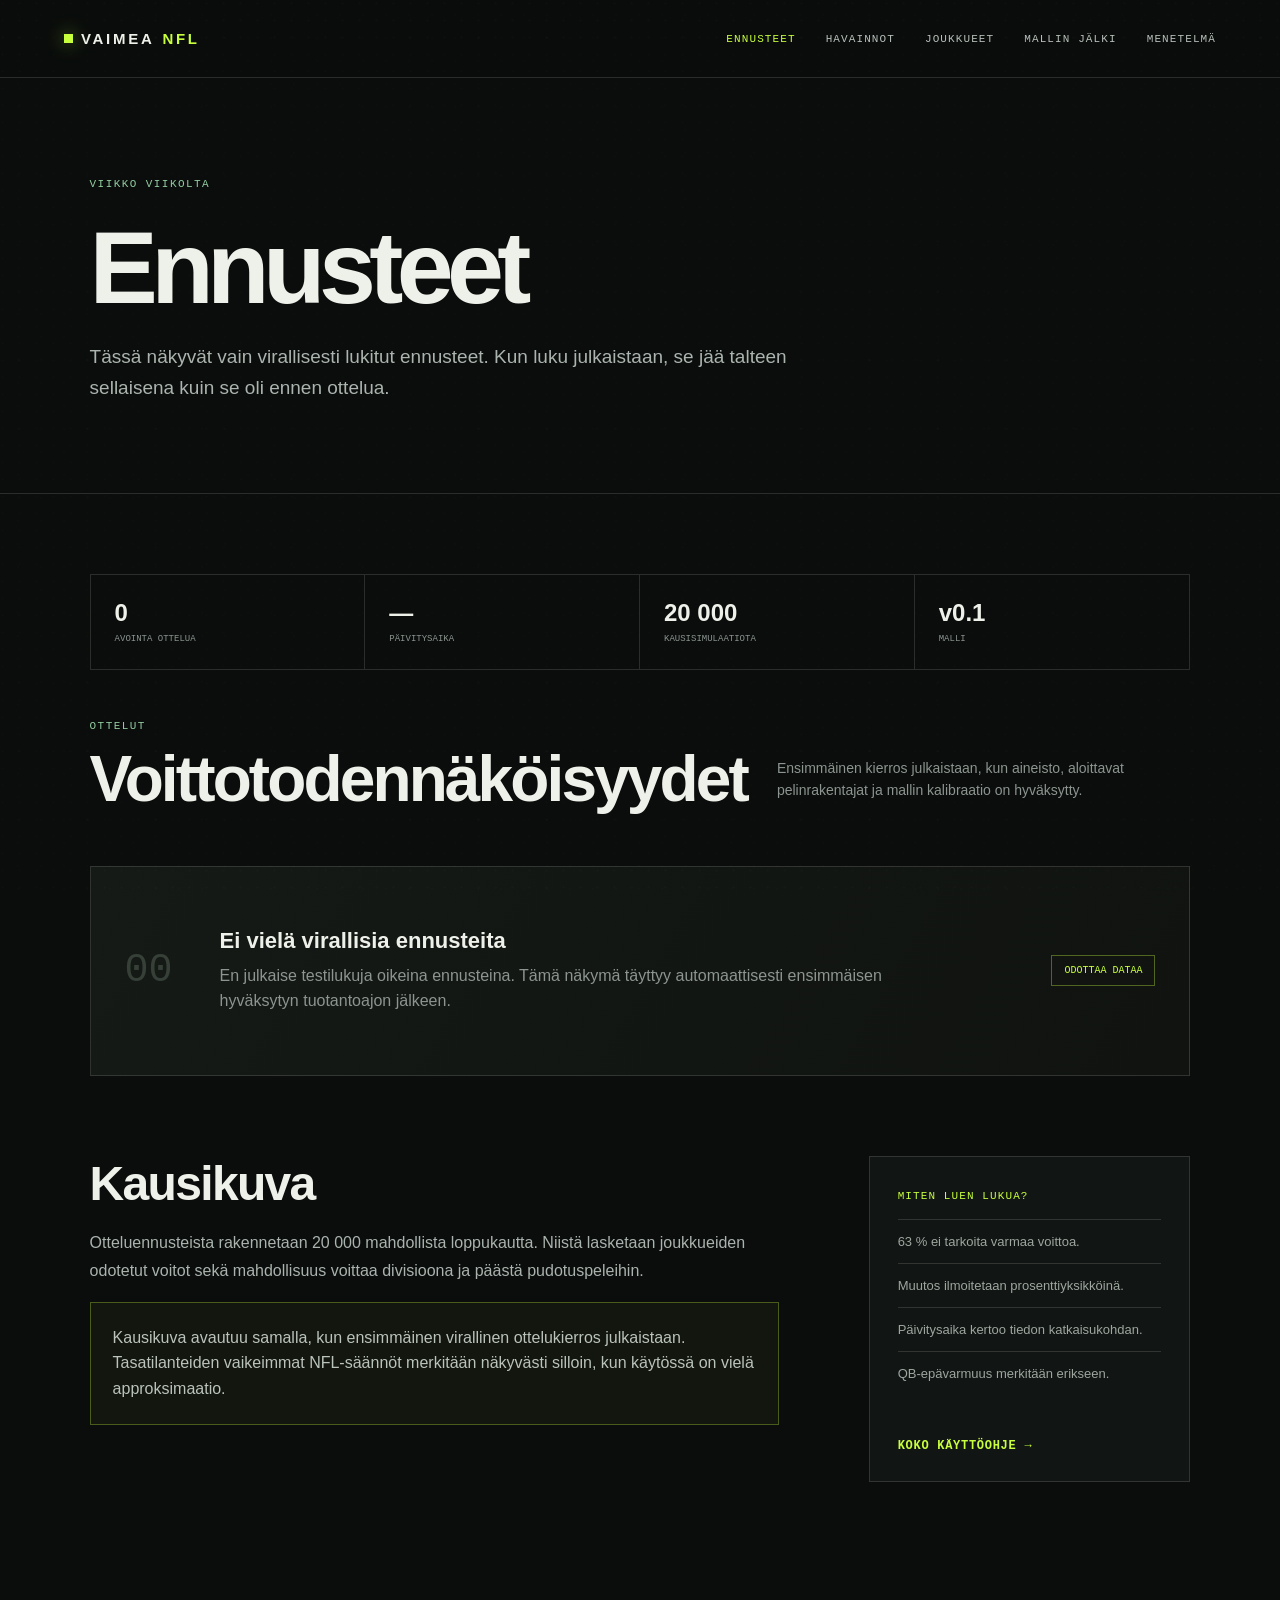
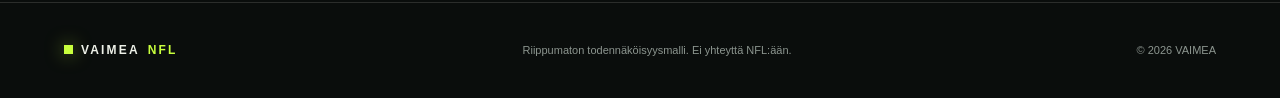
==== ennusteet.html @ 121d8815 "feat: publish complete Finnish VAIMEA site Add Ennusteet, Havainnot, Joukkueet, Mallin jälki and Men" ====
<!doctype html><html lang="fi"><head><meta charset="utf-8"><meta name="viewport" content="width=device-width,initial-scale=1"><meta name="description" content="VAIMEA NFL:n ottelu- ja kausiennusteet."><title>Ennusteet — VAIMEA NFL</title><link rel="stylesheet" href="styles.css"></head><body><div class="grain" aria-hidden="true"></div>
<header class="topbar"><a class="wordmark" href="index.html"><span class="signal"></span>VAIMEA <b>NFL</b></a><nav aria-label="Päänavigaatio"><a class="active-nav" href="ennusteet.html">Ennusteet</a><a href="havainnot.html">Havainnot</a><a href="joukkueet.html">Joukkueet</a><a href="mallin-jalki.html">Mallin jälki</a><a href="menetelma.html">Menetelmä</a></nav></header>
<main><section class="page-hero"><span class="kicker">VIIKKO VIIKOLTA</span><h1>Ennusteet</h1><p>Tässä näkyvät vain virallisesti lukitut ennusteet. Kun luku julkaistaan, se jää talteen sellaisena kuin se oli ennen ottelua.</p></section><section class="page-content">
<div class="metric-strip"><div><strong id="forecastCount">0</strong><span>avointa ottelua</span></div><div><strong>—</strong><span>päivitysaika</span></div><div><strong>20 000</strong><span>kausisimulaatiota</span></div><div><strong>v0.1</strong><span>malli</span></div></div>
<div class="section-head"><div><span class="kicker">OTTELUT</span><h2>Voittotodennäköisyydet</h2></div><p id="updatedAt">Ensimmäinen kierros julkaistaan, kun aineisto, aloittavat pelinrakentajat ja mallin kalibraatio on hyväksytty.</p></div>
<div id="forecastGrid" class="forecast-grid" aria-live="polite"><article class="empty-state"><span class="empty-index">00</span><div><h3>Ei vielä virallisia ennusteita</h3><p>En julkaise testilukuja oikeina ennusteina. Tämä näkymä täyttyy automaattisesti ensimmäisen hyväksytyn tuotantoajon jälkeen.</p></div><span class="status-pill">ODOTTAA DATAA</span></article></div>
<div class="page-grid" style="margin-top:80px"><div class="prose"><h2>Kausikuva</h2><p>Otteluennusteista rakennetaan 20 000 mahdollista loppukautta. Niistä lasketaan joukkueiden odotetut voitot sekä mahdollisuus voittaa divisioona ja päästä pudotuspeleihin.</p><div class="notice">Kausikuva avautuu samalla, kun ensimmäinen virallinen ottelukierros julkaistaan. Tasatilanteiden vaikeimmat NFL-säännöt merkitään näkyvästi silloin, kun käytössä on vielä approksimaatio.</div></div><aside class="side-card"><strong>MITEN LUEN LUKUA?</strong><ul><li>63 % ei tarkoita varmaa voittoa.</li><li>Muutos ilmoitetaan prosenttiyksikköinä.</li><li>Päivitysaika kertoo tiedon katkaisukohdan.</li><li>QB-epävarmuus merkitään erikseen.</li></ul><a class="text-link" href="menetelma.html#kaytto">Koko käyttöohje →</a></aside></div>
</section></main><footer><div class="wordmark"><span class="signal"></span>VAIMEA <b>NFL</b></div><p>Riippumaton todennäköisyysmalli. Ei yhteyttä NFL:ään.</p><span>© 2026 VAIMEA</span></footer><script src="app.js" defer></script></body></html>
---- styles.css ----
:root{--ink:#0a0d0c;--panel:#111513;--acid:#c8ff3d;--mint:#93cda1;--paper:#eef1e9;--muted:#8c958f;--line:rgba(238,241,233,.14)}
*{box-sizing:border-box}html{scroll-behavior:smooth}body{margin:0;background:var(--ink);color:var(--paper);font-family:Arial,Helvetica,sans-serif}.grain{position:fixed;inset:0;pointer-events:none;opacity:.16;z-index:9;background-image:radial-gradient(circle at 15% 20%,rgba(200,255,61,.11) 0 1px,transparent 1.5px),radial-gradient(circle at 80% 65%,rgba(238,241,233,.08) 0 1px,transparent 1.5px);background-size:17px 17px,23px 23px}.topbar{height:78px;display:flex;align-items:center;justify-content:space-between;padding:0 max(5vw,28px);border-bottom:1px solid var(--line);position:sticky;top:0;background:rgba(10,13,12,.9);backdrop-filter:blur(18px);z-index:5}.wordmark{display:flex;align-items:center;gap:8px;color:inherit;text-decoration:none;font-size:15px;letter-spacing:.18em;font-weight:800}.wordmark b{color:var(--acid)}.signal{width:9px;height:9px;background:var(--acid);box-shadow:0 0 18px rgba(200,255,61,.55)}nav{display:flex;gap:30px}nav a{font:500 11px ui-monospace,Consolas,monospace;color:#b8c0ba;text-decoration:none;text-transform:uppercase;letter-spacing:.1em}nav a:hover{color:var(--acid)}.hero{min-height:calc(100vh - 78px);padding:9vh max(7vw,28px) 6vh;position:relative;overflow:hidden}.hero:after{content:"V";position:absolute;right:-2vw;bottom:-18vh;font-size:min(65vw,900px);line-height:.8;font-weight:800;color:transparent;-webkit-text-stroke:1px rgba(200,255,61,.08);z-index:-1}.eyebrow,.kicker{font:500 11px ui-monospace,Consolas,monospace;letter-spacing:.13em;color:var(--mint)}.eyebrow{display:flex;align-items:center;gap:12px}.live-dot{width:5px;height:5px;border-radius:50%;background:var(--acid);box-shadow:0 0 9px var(--acid)}h1{font-size:clamp(54px,9vw,136px);line-height:.88;letter-spacing:-.065em;margin:7vh 0 34px;max-width:1100px}h1 em{font-style:normal;color:var(--acid)}.lede{font-size:clamp(17px,2vw,22px);line-height:1.55;color:#adb6af;max-width:640px}.primary{display:inline-flex;gap:55px;align-items:center;margin-top:32px;padding:17px 20px;background:var(--acid);color:#10130f;text-decoration:none;font-weight:800;font-size:13px}.primary span{font-size:19px}.hero-stats{margin-top:10vh;border-top:1px solid var(--line);display:grid;grid-template-columns:repeat(3,minmax(130px,220px));gap:24px;padding-top:25px}.hero-stats div{display:flex;flex-direction:column}.hero-stats strong{font-size:25px}.hero-stats span{color:var(--muted);font:10px ui-monospace,Consolas,monospace;text-transform:uppercase;margin-top:6px}.forecast-section,.method,.instructions{padding:110px max(7vw,28px)}.forecast-section{background:#0d100f}.section-head{display:flex;justify-content:space-between;align-items:end;gap:30px;margin-bottom:50px}.section-head h2,.instructions h2{font-size:clamp(36px,5vw,64px);letter-spacing:-.045em;margin:9px 0 0}.section-head>p{color:var(--muted);max-width:440px;line-height:1.6;font-size:14px}.forecast-grid{display:grid;gap:12px}.empty-state{min-height:210px;padding:34px;display:grid;grid-template-columns:75px 1fr auto;align-items:center;gap:20px;border:1px solid var(--line);background:linear-gradient(120deg,#151a17,#101310)}.empty-index{font:40px ui-monospace,Consolas,monospace;color:#364038}.empty-state h3{font-size:22px;margin:0 0 9px}.empty-state p{color:var(--muted);line-height:1.6;max-width:670px;margin:0}.status-pill{font:10px ui-monospace,Consolas,monospace;color:var(--acid);border:1px solid rgba(200,255,61,.35);padding:9px 12px}.game-card{border:1px solid var(--line);background:#141815;padding:26px;display:grid;grid-template-columns:1fr minmax(220px,38%) 1fr;gap:20px;align-items:center}.team:last-child{text-align:right}.team strong{display:block;font-size:24px}.team span{font:10px ui-monospace,Consolas,monospace;color:var(--muted)}.probbar{height:8px;background:#283028;display:flex}.probbar i{display:block;background:var(--acid)}.prob-labels{display:flex;justify-content:space-between;margin-top:10px;font:500 14px ui-monospace,Consolas,monospace}.method{background:var(--paper);color:var(--ink)}.section-head.light>p{color:#626a64}.method-grid{display:grid;grid-template-columns:repeat(4,1fr);border-top:1px solid #cbd0c8;border-left:1px solid #cbd0c8}.method-grid article{padding:35px 28px;min-height:290px;border-right:1px solid #cbd0c8;border-bottom:1px solid #cbd0c8}.method-grid article>span{font:12px ui-monospace,Consolas,monospace;color:#6d776f}.method-grid h3{font-size:20px;margin:70px 0 12px}.method-grid p,.honesty p{color:#636a65;line-height:1.65;font-size:14px}.honesty{margin-top:24px;background:#dce5d5;padding:28px;display:grid;grid-template-columns:190px 1fr;gap:20px}.honesty strong{font:500 11px ui-monospace,Consolas,monospace;letter-spacing:.1em}.honesty p{margin:0;max-width:800px}.instructions{display:grid;grid-template-columns:1fr 1.4fr;gap:8vw}.instructions ol{list-style:none;padding:0;margin:0}.instructions li{display:grid;grid-template-columns:45px 1fr;gap:20px;padding:24px 0;border-top:1px solid var(--line)}.instructions li>span{font:12px ui-monospace,Consolas,monospace;color:var(--acid)}.instructions h3{margin:0 0 8px;font-size:18px}.instructions p{margin:0;color:var(--muted);line-height:1.6;font-size:14px}footer{border-top:1px solid var(--line);padding:30px max(5vw,28px);display:flex;align-items:center;justify-content:space-between;color:var(--muted);font-size:11px}footer .wordmark{color:var(--paper);font-size:12px}
@media(max-width:800px){nav{display:none}.hero{padding-top:8vh}h1{margin-top:5vh}.hero-stats{grid-template-columns:repeat(3,1fr);gap:10px}.forecast-section,.method,.instructions{padding:75px 24px}.section-head{display:block}.empty-state{grid-template-columns:1fr}.empty-index{display:none}.status-pill{justify-self:start}.method-grid{grid-template-columns:1fr 1fr}.method-grid article{min-height:250px}.instructions{grid-template-columns:1fr}.honesty{grid-template-columns:1fr}.game-card{grid-template-columns:1fr}.team:last-child{text-align:left}footer{gap:20px;align-items:flex-start;flex-direction:column}}
@media(max-width:520px){.hero-stats strong{font-size:19px}.hero-stats span{font-size:8px}.method-grid{grid-template-columns:1fr}.method-grid article{min-height:auto}.method-grid h3{margin-top:40px}}
@media(prefers-reduced-motion:no-preference){.live-dot{animation:pulse 2s infinite}@keyframes pulse{50%{opacity:.35;box-shadow:0 0 3px var(--acid)}}}

.text-link{display:inline-flex;align-items:center;gap:28px;margin-top:28px;color:var(--acid);font:700 12px ui-monospace,Consolas,monospace;letter-spacing:.06em;text-decoration:none;text-transform:uppercase}.text-link.dark{color:#263128}.page-hero{padding:95px max(7vw,28px) 70px;border-bottom:1px solid var(--line)}.page-hero h1{font-size:clamp(52px,8vw,112px);margin:32px 0 28px}.page-hero p{max-width:720px;color:#abb4ae;font-size:19px;line-height:1.65}.page-content{padding:80px max(7vw,28px) 120px}.page-grid{display:grid;grid-template-columns:minmax(0,1.5fr) minmax(260px,.7fr);gap:7vw}.prose{max-width:820px}.prose h2{font-size:clamp(30px,4vw,48px);letter-spacing:-.035em;margin:75px 0 18px}.prose h2:first-child{margin-top:0}.prose h3{font-size:21px;margin:40px 0 12px}.prose p,.prose li{color:#aab3ad;line-height:1.78;font-size:16px}.prose strong{color:var(--paper)}.prose blockquote{margin:42px 0;padding:28px 30px;border-left:3px solid var(--acid);background:#131815;font-size:20px;line-height:1.55}.side-card{position:sticky;top:110px;align-self:start;border:1px solid var(--line);padding:28px;background:#111513}.side-card strong{font:500 11px ui-monospace,Consolas,monospace;color:var(--acid);letter-spacing:.1em}.side-card ul{padding:0;list-style:none}.side-card li{border-top:1px solid var(--line);padding:14px 0;color:#9da69f;font-size:13px}.content-cards{display:grid;grid-template-columns:repeat(3,1fr);gap:14px}.content-card{min-height:260px;border:1px solid var(--line);padding:27px;display:flex;flex-direction:column;text-decoration:none;color:inherit;background:#111513}.content-card .meta{font:10px ui-monospace,Consolas,monospace;color:var(--mint)}.content-card h2{font-size:25px;line-height:1.2;margin:50px 0 12px}.content-card p{color:var(--muted);line-height:1.6;font-size:14px}.content-card .arrow{margin-top:auto;color:var(--acid)}.data-table{width:100%;border-collapse:collapse}.data-table th,.data-table td{text-align:left;padding:17px 14px;border-bottom:1px solid var(--line)}.data-table th{font:10px ui-monospace,Consolas,monospace;color:var(--muted);letter-spacing:.08em}.data-table td{font-size:14px}.data-table td:last-child,.data-table th:last-child{text-align:right}.metric-strip{display:grid;grid-template-columns:repeat(4,1fr);border:1px solid var(--line);margin-bottom:45px}.metric-strip div{padding:24px;border-right:1px solid var(--line)}.metric-strip div:last-child{border:0}.metric-strip strong{font-size:24px;display:block}.metric-strip span{font:9px ui-monospace,Consolas,monospace;color:var(--muted);text-transform:uppercase}.notice{border:1px solid rgba(200,255,61,.3);background:rgba(200,255,61,.04);padding:22px;color:#bac3bc;line-height:1.6}.steps{counter-reset:step;padding:0;list-style:none}.steps li{counter-increment:step;position:relative;padding:24px 0 24px 58px;border-top:1px solid var(--line)}.steps li:before{content:counter(step,decimal-leading-zero);position:absolute;left:0;color:var(--acid);font:12px ui-monospace,Consolas,monospace}.active-nav{color:var(--acid)!important}.article-head{max-width:830px}.article-date{font:10px ui-monospace,Consolas,monospace;color:var(--mint);letter-spacing:.1em}.empty-list{border:1px solid var(--line);padding:45px;display:grid;grid-template-columns:80px 1fr;gap:25px}.empty-list span{font:36px ui-monospace,Consolas,monospace;color:#364038}.empty-list h2{margin:0 0 12px}.empty-list p{color:var(--muted);line-height:1.7;margin:0}.mobile-menu{display:none}
@media(max-width:980px){.topbar nav{gap:14px}.topbar nav a{font-size:9px}.content-cards{grid-template-columns:1fr 1fr}.page-grid{grid-template-columns:1fr}.side-card{position:static}.metric-strip{grid-template-columns:1fr 1fr}.metric-strip div:nth-child(2){border-right:0}}
@media(max-width:680px){.content-cards{grid-template-columns:1fr}.page-hero{padding:65px 24px 50px}.page-content{padding:55px 24px 80px}.metric-strip{grid-template-columns:1fr}.metric-strip div{border-right:0;border-bottom:1px solid var(--line)}.empty-list{grid-template-columns:1fr}.topbar{height:68px}.topbar nav{display:none}}
@media(max-width:680px){.topbar{height:auto;min-height:68px;align-items:flex-start;flex-direction:column;padding:0 24px}.topbar .wordmark{padding:17px 0 10px}.topbar nav{display:flex!important;width:100%;gap:22px;overflow-x:auto;padding:0 0 13px;scrollbar-width:none}.topbar nav::-webkit-scrollbar{display:none}.topbar nav a{white-space:nowrap;font-size:9px}}
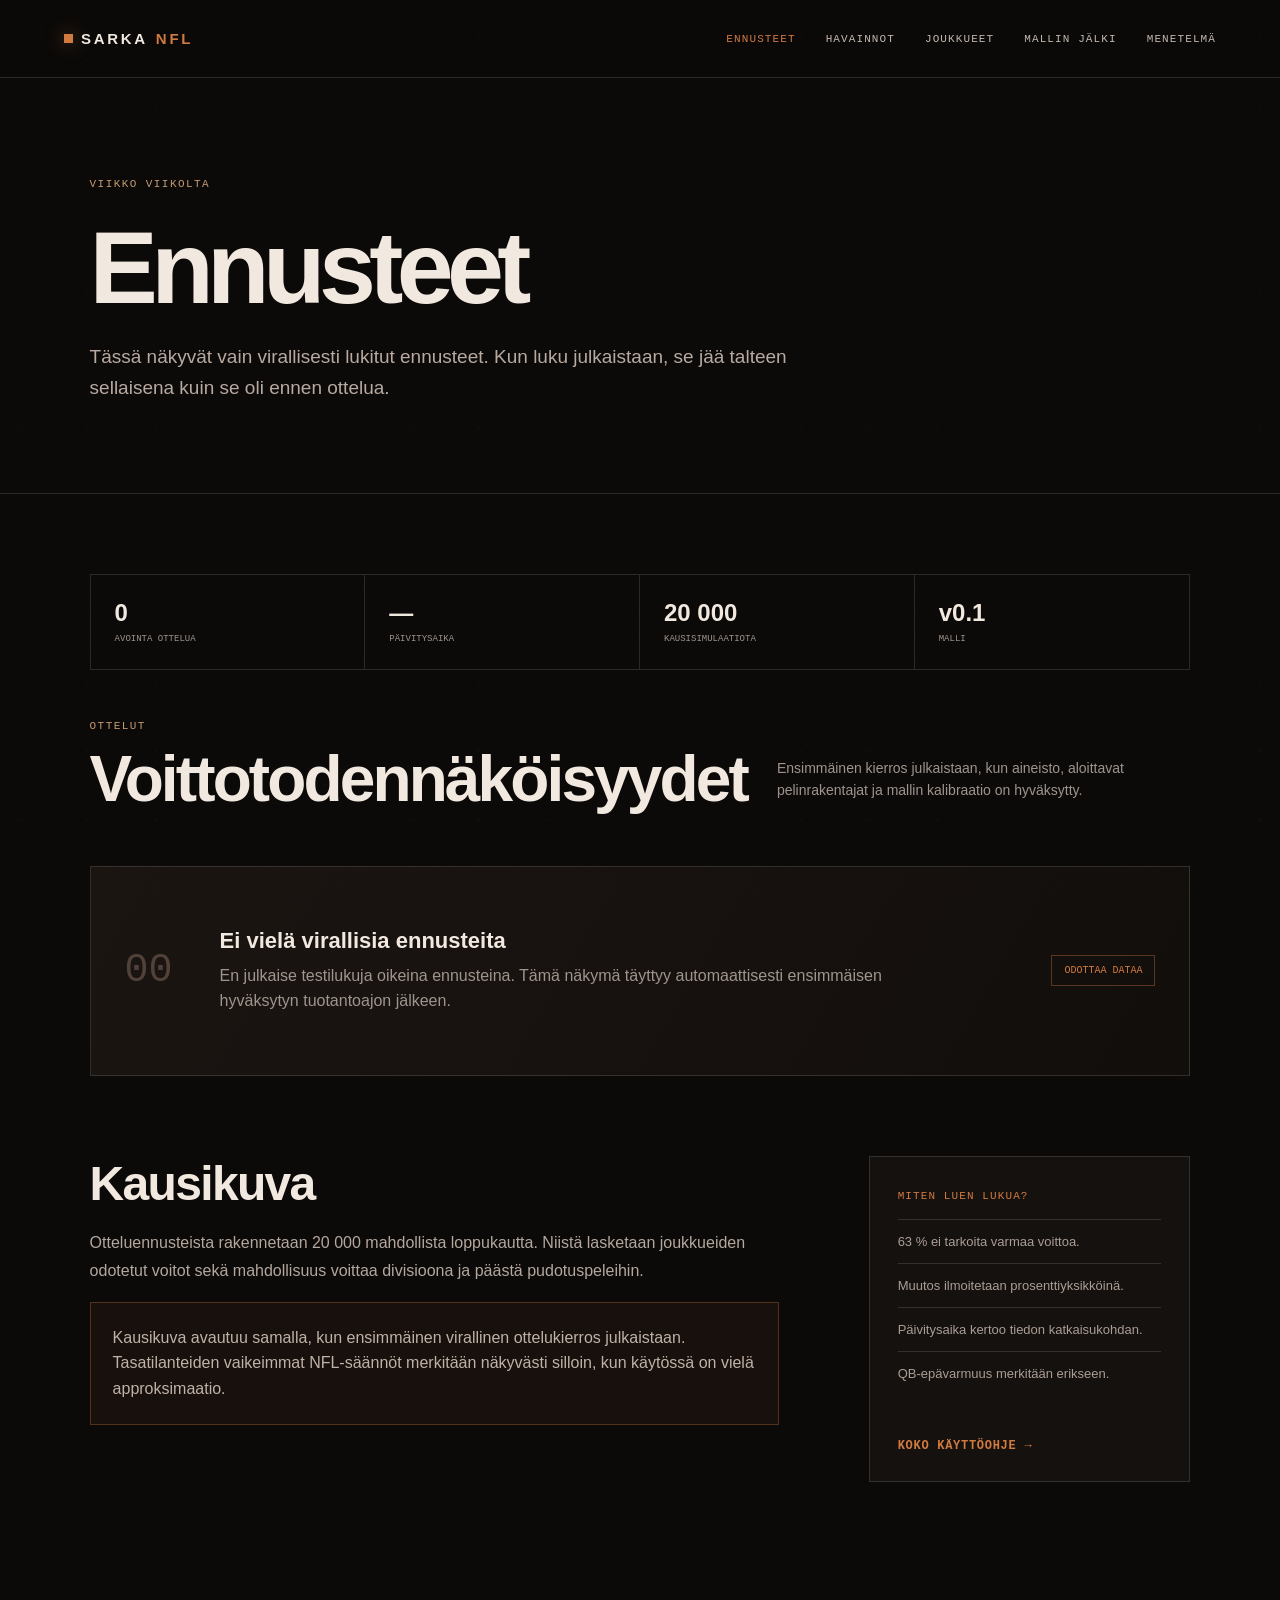
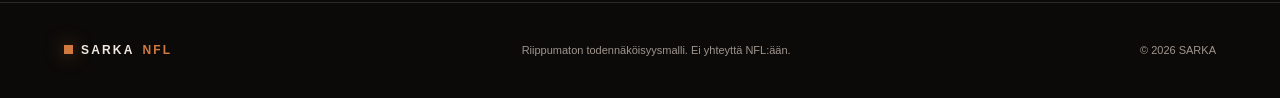
==== commit 369d3fad: "Vaihda sivuston nimeksi SARKA" ====
--- a/ennusteet.html
+++ b/ennusteet.html
@@ -1,8 +1,8 @@
-<!doctype html><html lang="fi"><head><meta charset="utf-8"><meta name="viewport" content="width=device-width,initial-scale=1"><meta name="description" content="VAIMEA NFL:n ottelu- ja kausiennusteet."><title>Ennusteet — VAIMEA NFL</title><link rel="stylesheet" href="styles.css"></head><body><div class="grain" aria-hidden="true"></div>
-<header class="topbar"><a class="wordmark" href="index.html"><span class="signal"></span>VAIMEA <b>NFL</b></a><nav aria-label="Päänavigaatio"><a class="active-nav" href="ennusteet.html">Ennusteet</a><a href="havainnot.html">Havainnot</a><a href="joukkueet.html">Joukkueet</a><a href="mallin-jalki.html">Mallin jälki</a><a href="menetelma.html">Menetelmä</a></nav></header>
+<!doctype html><html lang="fi"><head><meta charset="utf-8"><meta name="viewport" content="width=device-width,initial-scale=1"><meta name="description" content="SARKA NFL:n ottelu- ja kausiennusteet."><title>Ennusteet — SARKA NFL</title><link rel="stylesheet" href="styles.css"></head><body><div class="grain" aria-hidden="true"></div>
+<header class="topbar"><a class="wordmark" href="index.html"><span class="signal"></span>SARKA <b>NFL</b></a><nav aria-label="Päänavigaatio"><a class="active-nav" href="ennusteet.html">Ennusteet</a><a href="havainnot.html">Havainnot</a><a href="joukkueet.html">Joukkueet</a><a href="mallin-jalki.html">Mallin jälki</a><a href="menetelma.html">Menetelmä</a></nav></header>
 <main><section class="page-hero"><span class="kicker">VIIKKO VIIKOLTA</span><h1>Ennusteet</h1><p>Tässä näkyvät vain virallisesti lukitut ennusteet. Kun luku julkaistaan, se jää talteen sellaisena kuin se oli ennen ottelua.</p></section><section class="page-content">
 <div class="metric-strip"><div><strong id="forecastCount">0</strong><span>avointa ottelua</span></div><div><strong>—</strong><span>päivitysaika</span></div><div><strong>20 000</strong><span>kausisimulaatiota</span></div><div><strong>v0.1</strong><span>malli</span></div></div>
 <div class="section-head"><div><span class="kicker">OTTELUT</span><h2>Voittotodennäköisyydet</h2></div><p id="updatedAt">Ensimmäinen kierros julkaistaan, kun aineisto, aloittavat pelinrakentajat ja mallin kalibraatio on hyväksytty.</p></div>
 <div id="forecastGrid" class="forecast-grid" aria-live="polite"><article class="empty-state"><span class="empty-index">00</span><div><h3>Ei vielä virallisia ennusteita</h3><p>En julkaise testilukuja oikeina ennusteina. Tämä näkymä täyttyy automaattisesti ensimmäisen hyväksytyn tuotantoajon jälkeen.</p></div><span class="status-pill">ODOTTAA DATAA</span></article></div>
 <div class="page-grid" style="margin-top:80px"><div class="prose"><h2>Kausikuva</h2><p>Otteluennusteista rakennetaan 20 000 mahdollista loppukautta. Niistä lasketaan joukkueiden odotetut voitot sekä mahdollisuus voittaa divisioona ja päästä pudotuspeleihin.</p><div class="notice">Kausikuva avautuu samalla, kun ensimmäinen virallinen ottelukierros julkaistaan. Tasatilanteiden vaikeimmat NFL-säännöt merkitään näkyvästi silloin, kun käytössä on vielä approksimaatio.</div></div><aside class="side-card"><strong>MITEN LUEN LUKUA?</strong><ul><li>63 % ei tarkoita varmaa voittoa.</li><li>Muutos ilmoitetaan prosenttiyksikköinä.</li><li>Päivitysaika kertoo tiedon katkaisukohdan.</li><li>QB-epävarmuus merkitään erikseen.</li></ul><a class="text-link" href="menetelma.html#kaytto">Koko käyttöohje →</a></aside></div>
-</section></main><footer><div class="wordmark"><span class="signal"></span>VAIMEA <b>NFL</b></div><p>Riippumaton todennäköisyysmalli. Ei yhteyttä NFL:ään.</p><span>© 2026 VAIMEA</span></footer><script src="app.js" defer></script></body></html>
+</section></main><footer><div class="wordmark"><span class="signal"></span>SARKA <b>NFL</b></div><p>Riippumaton todennäköisyysmalli. Ei yhteyttä NFL:ään.</p><span>© 2026 SARKA</span></footer><script src="app.js" defer></script></body></html>
--- a/styles.css
+++ b/styles.css
@@ -1,10 +1,11 @@
-:root{--ink:#0a0d0c;--panel:#111513;--acid:#c8ff3d;--mint:#93cda1;--paper:#eef1e9;--muted:#8c958f;--line:rgba(238,241,233,.14)}
-*{box-sizing:border-box}html{scroll-behavior:smooth}body{margin:0;background:var(--ink);color:var(--paper);font-family:Arial,Helvetica,sans-serif}.grain{position:fixed;inset:0;pointer-events:none;opacity:.16;z-index:9;background-image:radial-gradient(circle at 15% 20%,rgba(200,255,61,.11) 0 1px,transparent 1.5px),radial-gradient(circle at 80% 65%,rgba(238,241,233,.08) 0 1px,transparent 1.5px);background-size:17px 17px,23px 23px}.topbar{height:78px;display:flex;align-items:center;justify-content:space-between;padding:0 max(5vw,28px);border-bottom:1px solid var(--line);position:sticky;top:0;background:rgba(10,13,12,.9);backdrop-filter:blur(18px);z-index:5}.wordmark{display:flex;align-items:center;gap:8px;color:inherit;text-decoration:none;font-size:15px;letter-spacing:.18em;font-weight:800}.wordmark b{color:var(--acid)}.signal{width:9px;height:9px;background:var(--acid);box-shadow:0 0 18px rgba(200,255,61,.55)}nav{display:flex;gap:30px}nav a{font:500 11px ui-monospace,Consolas,monospace;color:#b8c0ba;text-decoration:none;text-transform:uppercase;letter-spacing:.1em}nav a:hover{color:var(--acid)}.hero{min-height:calc(100vh - 78px);padding:9vh max(7vw,28px) 6vh;position:relative;overflow:hidden}.hero:after{content:"V";position:absolute;right:-2vw;bottom:-18vh;font-size:min(65vw,900px);line-height:.8;font-weight:800;color:transparent;-webkit-text-stroke:1px rgba(200,255,61,.08);z-index:-1}.eyebrow,.kicker{font:500 11px ui-monospace,Consolas,monospace;letter-spacing:.13em;color:var(--mint)}.eyebrow{display:flex;align-items:center;gap:12px}.live-dot{width:5px;height:5px;border-radius:50%;background:var(--acid);box-shadow:0 0 9px var(--acid)}h1{font-size:clamp(54px,9vw,136px);line-height:.88;letter-spacing:-.065em;margin:7vh 0 34px;max-width:1100px}h1 em{font-style:normal;color:var(--acid)}.lede{font-size:clamp(17px,2vw,22px);line-height:1.55;color:#adb6af;max-width:640px}.primary{display:inline-flex;gap:55px;align-items:center;margin-top:32px;padding:17px 20px;background:var(--acid);color:#10130f;text-decoration:none;font-weight:800;font-size:13px}.primary span{font-size:19px}.hero-stats{margin-top:10vh;border-top:1px solid var(--line);display:grid;grid-template-columns:repeat(3,minmax(130px,220px));gap:24px;padding-top:25px}.hero-stats div{display:flex;flex-direction:column}.hero-stats strong{font-size:25px}.hero-stats span{color:var(--muted);font:10px ui-monospace,Consolas,monospace;text-transform:uppercase;margin-top:6px}.forecast-section,.method,.instructions{padding:110px max(7vw,28px)}.forecast-section{background:#0d100f}.section-head{display:flex;justify-content:space-between;align-items:end;gap:30px;margin-bottom:50px}.section-head h2,.instructions h2{font-size:clamp(36px,5vw,64px);letter-spacing:-.045em;margin:9px 0 0}.section-head>p{color:var(--muted);max-width:440px;line-height:1.6;font-size:14px}.forecast-grid{display:grid;gap:12px}.empty-state{min-height:210px;padding:34px;display:grid;grid-template-columns:75px 1fr auto;align-items:center;gap:20px;border:1px solid var(--line);background:linear-gradient(120deg,#151a17,#101310)}.empty-index{font:40px ui-monospace,Consolas,monospace;color:#364038}.empty-state h3{font-size:22px;margin:0 0 9px}.empty-state p{color:var(--muted);line-height:1.6;max-width:670px;margin:0}.status-pill{font:10px ui-monospace,Consolas,monospace;color:var(--acid);border:1px solid rgba(200,255,61,.35);padding:9px 12px}.game-card{border:1px solid var(--line);background:#141815;padding:26px;display:grid;grid-template-columns:1fr minmax(220px,38%) 1fr;gap:20px;align-items:center}.team:last-child{text-align:right}.team strong{display:block;font-size:24px}.team span{font:10px ui-monospace,Consolas,monospace;color:var(--muted)}.probbar{height:8px;background:#283028;display:flex}.probbar i{display:block;background:var(--acid)}.prob-labels{display:flex;justify-content:space-between;margin-top:10px;font:500 14px ui-monospace,Consolas,monospace}.method{background:var(--paper);color:var(--ink)}.section-head.light>p{color:#626a64}.method-grid{display:grid;grid-template-columns:repeat(4,1fr);border-top:1px solid #cbd0c8;border-left:1px solid #cbd0c8}.method-grid article{padding:35px 28px;min-height:290px;border-right:1px solid #cbd0c8;border-bottom:1px solid #cbd0c8}.method-grid article>span{font:12px ui-monospace,Consolas,monospace;color:#6d776f}.method-grid h3{font-size:20px;margin:70px 0 12px}.method-grid p,.honesty p{color:#636a65;line-height:1.65;font-size:14px}.honesty{margin-top:24px;background:#dce5d5;padding:28px;display:grid;grid-template-columns:190px 1fr;gap:20px}.honesty strong{font:500 11px ui-monospace,Consolas,monospace;letter-spacing:.1em}.honesty p{margin:0;max-width:800px}.instructions{display:grid;grid-template-columns:1fr 1.4fr;gap:8vw}.instructions ol{list-style:none;padding:0;margin:0}.instructions li{display:grid;grid-template-columns:45px 1fr;gap:20px;padding:24px 0;border-top:1px solid var(--line)}.instructions li>span{font:12px ui-monospace,Consolas,monospace;color:var(--acid)}.instructions h3{margin:0 0 8px;font-size:18px}.instructions p{margin:0;color:var(--muted);line-height:1.6;font-size:14px}footer{border-top:1px solid var(--line);padding:30px max(5vw,28px);display:flex;align-items:center;justify-content:space-between;color:var(--muted);font-size:11px}footer .wordmark{color:var(--paper);font-size:12px}
+:root{--ink:#0c0a09;--panel:#15110f;--acid:#d17a3f;--mint:#c49a72;--paper:#f1e8df;--muted:#9f958d;--line:rgba(241,232,223,.14)}
+*{box-sizing:border-box}html{scroll-behavior:smooth}body{margin:0;background:var(--ink);color:var(--paper);font-family:Arial,Helvetica,sans-serif}.grain{position:fixed;inset:0;pointer-events:none;opacity:.16;z-index:9;background-image:radial-gradient(circle at 15% 20%,rgba(209,122,63,.12) 0 1px,transparent 1.5px),radial-gradient(circle at 80% 65%,rgba(241,232,223,.08) 0 1px,transparent 1.5px);background-size:17px 17px,23px 23px}.topbar{height:78px;display:flex;align-items:center;justify-content:space-between;padding:0 max(5vw,28px);border-bottom:1px solid var(--line);position:sticky;top:0;background:rgba(12,10,9,.91);backdrop-filter:blur(18px);z-index:5}.wordmark{display:flex;align-items:center;gap:8px;color:inherit;text-decoration:none;font-size:15px;letter-spacing:.18em;font-weight:800}.wordmark b{color:var(--acid)}.signal{width:9px;height:9px;background:var(--acid);box-shadow:0 0 18px rgba(209,122,63,.55)}nav{display:flex;gap:30px}nav a{font:500 11px ui-monospace,Consolas,monospace;color:#c3b8ae;text-decoration:none;text-transform:uppercase;letter-spacing:.1em}nav a:hover{color:var(--acid)}.hero{min-height:calc(100vh - 78px);padding:9vh max(7vw,28px) 6vh;position:relative;overflow:hidden}.hero:after{content:"V";position:absolute;right:-2vw;bottom:-18vh;font-size:min(65vw,900px);line-height:.8;font-weight:800;color:transparent;-webkit-text-stroke:1px rgba(209,122,63,.1);z-index:-1}.eyebrow,.kicker{font:500 11px ui-monospace,Consolas,monospace;letter-spacing:.13em;color:var(--mint)}.eyebrow{display:flex;align-items:center;gap:12px}.live-dot{width:5px;height:5px;border-radius:50%;background:var(--acid);box-shadow:0 0 9px var(--acid)}h1{font-size:clamp(54px,9vw,136px);line-height:.88;letter-spacing:-.065em;margin:7vh 0 34px;max-width:1100px}h1 em{font-style:normal;color:var(--acid)}.lede{font-size:clamp(17px,2vw,22px);line-height:1.55;color:#bcaea3;max-width:640px}.primary{display:inline-flex;gap:55px;align-items:center;margin-top:32px;padding:17px 20px;background:var(--acid);color:#130c08;text-decoration:none;font-weight:800;font-size:13px}.primary span{font-size:19px}.hero-stats{margin-top:10vh;border-top:1px solid var(--line);display:grid;grid-template-columns:repeat(3,minmax(130px,220px));gap:24px;padding-top:25px}.hero-stats div{display:flex;flex-direction:column}.hero-stats strong{font-size:25px}.hero-stats span{color:var(--muted);font:10px ui-monospace,Consolas,monospace;text-transform:uppercase;margin-top:6px}.forecast-section,.method,.instructions{padding:110px max(7vw,28px)}.forecast-section{background:#100d0b}.section-head{display:flex;justify-content:space-between;align-items:end;gap:30px;margin-bottom:50px}.section-head h2,.instructions h2{font-size:clamp(36px,5vw,64px);letter-spacing:-.045em;margin:9px 0 0}.section-head>p{color:var(--muted);max-width:440px;line-height:1.6;font-size:14px}.forecast-grid{display:grid;gap:12px}.empty-state{min-height:210px;padding:34px;display:grid;grid-template-columns:75px 1fr auto;align-items:center;gap:20px;border:1px solid var(--line);background:linear-gradient(120deg,#1b1512,#120e0c)}.empty-index{font:40px ui-monospace,Consolas,monospace;color:#514139}.empty-state h3{font-size:22px;margin:0 0 9px}.empty-state p{color:var(--muted);line-height:1.6;max-width:670px;margin:0}.status-pill{font:10px ui-monospace,Consolas,monospace;color:var(--acid);border:1px solid rgba(209,122,63,.38);padding:9px 12px}.game-card{border:1px solid var(--line);background:#18120f;padding:26px;display:grid;grid-template-columns:1fr minmax(220px,38%) 1fr;gap:20px;align-items:center}.team:last-child{text-align:right}.team strong{display:block;font-size:24px}.team span{font:10px ui-monospace,Consolas,monospace;color:var(--muted)}.probbar{height:8px;background:#35251d;display:flex}.probbar i{display:block;background:var(--acid)}.prob-labels{display:flex;justify-content:space-between;margin-top:10px;font:500 14px ui-monospace,Consolas,monospace}.method{background:var(--paper);color:var(--ink)}.section-head.light>p{color:#6f6258}.method-grid{display:grid;grid-template-columns:repeat(4,1fr);border-top:1px solid #d8c7b7;border-left:1px solid #d8c7b7}.method-grid article{padding:35px 28px;min-height:290px;border-right:1px solid #d8c7b7;border-bottom:1px solid #d8c7b7}.method-grid article>span{font:12px ui-monospace,Consolas,monospace;color:#7b6758}.method-grid h3{font-size:20px;margin:70px 0 12px}.method-grid p,.honesty p{color:#6c5d52;line-height:1.65;font-size:14px}.honesty{margin-top:24px;background:#e4d0bc;padding:28px;display:grid;grid-template-columns:190px 1fr;gap:20px}.honesty strong{font:500 11px ui-monospace,Consolas,monospace;letter-spacing:.1em}.honesty p{margin:0;max-width:800px}.instructions{display:grid;grid-template-columns:1fr 1.4fr;gap:8vw}.instructions ol{list-style:none;padding:0;margin:0}.instructions li{display:grid;grid-template-columns:45px 1fr;gap:20px;padding:24px 0;border-top:1px solid var(--line)}.instructions li>span{font:12px ui-monospace,Consolas,monospace;color:var(--acid)}.instructions h3{margin:0 0 8px;font-size:18px}.instructions p{margin:0;color:var(--muted);line-height:1.6;font-size:14px}footer{border-top:1px solid var(--line);padding:30px max(5vw,28px);display:flex;align-items:center;justify-content:space-between;color:var(--muted);font-size:11px}footer .wordmark{color:var(--paper);font-size:12px}
 @media(max-width:800px){nav{display:none}.hero{padding-top:8vh}h1{margin-top:5vh}.hero-stats{grid-template-columns:repeat(3,1fr);gap:10px}.forecast-section,.method,.instructions{padding:75px 24px}.section-head{display:block}.empty-state{grid-template-columns:1fr}.empty-index{display:none}.status-pill{justify-self:start}.method-grid{grid-template-columns:1fr 1fr}.method-grid article{min-height:250px}.instructions{grid-template-columns:1fr}.honesty{grid-template-columns:1fr}.game-card{grid-template-columns:1fr}.team:last-child{text-align:left}footer{gap:20px;align-items:flex-start;flex-direction:column}}
 @media(max-width:520px){.hero-stats strong{font-size:19px}.hero-stats span{font-size:8px}.method-grid{grid-template-columns:1fr}.method-grid article{min-height:auto}.method-grid h3{margin-top:40px}}
 @media(prefers-reduced-motion:no-preference){.live-dot{animation:pulse 2s infinite}@keyframes pulse{50%{opacity:.35;box-shadow:0 0 3px var(--acid)}}}
 
-.text-link{display:inline-flex;align-items:center;gap:28px;margin-top:28px;color:var(--acid);font:700 12px ui-monospace,Consolas,monospace;letter-spacing:.06em;text-decoration:none;text-transform:uppercase}.text-link.dark{color:#263128}.page-hero{padding:95px max(7vw,28px) 70px;border-bottom:1px solid var(--line)}.page-hero h1{font-size:clamp(52px,8vw,112px);margin:32px 0 28px}.page-hero p{max-width:720px;color:#abb4ae;font-size:19px;line-height:1.65}.page-content{padding:80px max(7vw,28px) 120px}.page-grid{display:grid;grid-template-columns:minmax(0,1.5fr) minmax(260px,.7fr);gap:7vw}.prose{max-width:820px}.prose h2{font-size:clamp(30px,4vw,48px);letter-spacing:-.035em;margin:75px 0 18px}.prose h2:first-child{margin-top:0}.prose h3{font-size:21px;margin:40px 0 12px}.prose p,.prose li{color:#aab3ad;line-height:1.78;font-size:16px}.prose strong{color:var(--paper)}.prose blockquote{margin:42px 0;padding:28px 30px;border-left:3px solid var(--acid);background:#131815;font-size:20px;line-height:1.55}.side-card{position:sticky;top:110px;align-self:start;border:1px solid var(--line);padding:28px;background:#111513}.side-card strong{font:500 11px ui-monospace,Consolas,monospace;color:var(--acid);letter-spacing:.1em}.side-card ul{padding:0;list-style:none}.side-card li{border-top:1px solid var(--line);padding:14px 0;color:#9da69f;font-size:13px}.content-cards{display:grid;grid-template-columns:repeat(3,1fr);gap:14px}.content-card{min-height:260px;border:1px solid var(--line);padding:27px;display:flex;flex-direction:column;text-decoration:none;color:inherit;background:#111513}.content-card .meta{font:10px ui-monospace,Consolas,monospace;color:var(--mint)}.content-card h2{font-size:25px;line-height:1.2;margin:50px 0 12px}.content-card p{color:var(--muted);line-height:1.6;font-size:14px}.content-card .arrow{margin-top:auto;color:var(--acid)}.data-table{width:100%;border-collapse:collapse}.data-table th,.data-table td{text-align:left;padding:17px 14px;border-bottom:1px solid var(--line)}.data-table th{font:10px ui-monospace,Consolas,monospace;color:var(--muted);letter-spacing:.08em}.data-table td{font-size:14px}.data-table td:last-child,.data-table th:last-child{text-align:right}.metric-strip{display:grid;grid-template-columns:repeat(4,1fr);border:1px solid var(--line);margin-bottom:45px}.metric-strip div{padding:24px;border-right:1px solid var(--line)}.metric-strip div:last-child{border:0}.metric-strip strong{font-size:24px;display:block}.metric-strip span{font:9px ui-monospace,Consolas,monospace;color:var(--muted);text-transform:uppercase}.notice{border:1px solid rgba(200,255,61,.3);background:rgba(200,255,61,.04);padding:22px;color:#bac3bc;line-height:1.6}.steps{counter-reset:step;padding:0;list-style:none}.steps li{counter-increment:step;position:relative;padding:24px 0 24px 58px;border-top:1px solid var(--line)}.steps li:before{content:counter(step,decimal-leading-zero);position:absolute;left:0;color:var(--acid);font:12px ui-monospace,Consolas,monospace}.active-nav{color:var(--acid)!important}.article-head{max-width:830px}.article-date{font:10px ui-monospace,Consolas,monospace;color:var(--mint);letter-spacing:.1em}.empty-list{border:1px solid var(--line);padding:45px;display:grid;grid-template-columns:80px 1fr;gap:25px}.empty-list span{font:36px ui-monospace,Consolas,monospace;color:#364038}.empty-list h2{margin:0 0 12px}.empty-list p{color:var(--muted);line-height:1.7;margin:0}.mobile-menu{display:none}
+.text-link{display:inline-flex;align-items:center;gap:28px;margin-top:28px;color:var(--acid);font:700 12px ui-monospace,Consolas,monospace;letter-spacing:.06em;text-decoration:none;text-transform:uppercase}.text-link.dark{color:#653719}.page-hero{padding:95px max(7vw,28px) 70px;border-bottom:1px solid var(--line)}.page-hero h1{font-size:clamp(52px,8vw,112px);margin:32px 0 28px}.page-hero p{max-width:720px;color:#b8aaa0;font-size:19px;line-height:1.65}.page-content{padding:80px max(7vw,28px) 120px}.page-grid{display:grid;grid-template-columns:minmax(0,1.5fr) minmax(260px,.7fr);gap:7vw}.prose{max-width:820px}.prose h2{font-size:clamp(30px,4vw,48px);letter-spacing:-.035em;margin:75px 0 18px}.prose h2:first-child{margin-top:0}.prose h3{font-size:21px;margin:40px 0 12px}.prose p,.prose li{color:#b4a79d;line-height:1.78;font-size:16px}.prose strong{color:var(--paper)}.prose blockquote{margin:42px 0;padding:28px 30px;border-left:3px solid var(--acid);background:#18120f;font-size:20px;line-height:1.55}.side-card{position:sticky;top:110px;align-self:start;border:1px solid var(--line);padding:28px;background:#15110f}.side-card strong{font:500 11px ui-monospace,Consolas,monospace;color:var(--acid);letter-spacing:.1em}.side-card ul{padding:0;list-style:none}.side-card li{border-top:1px solid var(--line);padding:14px 0;color:#aa9d94;font-size:13px}.content-cards{display:grid;grid-template-columns:repeat(3,1fr);gap:14px}.content-card{min-height:260px;border:1px solid var(--line);padding:27px;display:flex;flex-direction:column;text-decoration:none;color:inherit;background:#15110f}.content-card .meta{font:10px ui-monospace,Consolas,monospace;color:var(--mint)}.content-card h2{font-size:25px;line-height:1.2;margin:50px 0 12px}.content-card p{color:var(--muted);line-height:1.6;font-size:14px}.content-card .arrow{margin-top:auto;color:var(--acid)}.data-table{width:100%;border-collapse:collapse}.data-table th,.data-table td{text-align:left;padding:17px 14px;border-bottom:1px solid var(--line)}.data-table th{font:10px ui-monospace,Consolas,monospace;color:var(--muted);letter-spacing:.08em}.data-table td{font-size:14px}.data-table td:last-child,.data-table th:last-child{text-align:right}.metric-strip{display:grid;grid-template-columns:repeat(4,1fr);border:1px solid var(--line);margin-bottom:45px}.metric-strip div{padding:24px;border-right:1px solid var(--line)}.metric-strip div:last-child{border:0}.metric-strip strong{font-size:24px;display:block}.metric-strip span{font:9px ui-monospace,Consolas,monospace;color:var(--muted);text-transform:uppercase}.notice{border:1px solid rgba(209,122,63,.32);background:rgba(209,122,63,.055);padding:22px;color:#c0b2a8;line-height:1.6}.steps{counter-reset:step;padding:0;list-style:none}.steps li{counter-increment:step;position:relative;padding:24px 0 24px 58px;border-top:1px solid var(--line)}.steps li:before{content:counter(step,decimal-leading-zero);position:absolute;left:0;color:var(--acid);font:12px ui-monospace,Consolas,monospace}.active-nav{color:var(--acid)!important}.article-head{max-width:830px}.article-date{font:10px ui-monospace,Consolas,monospace;color:var(--mint);letter-spacing:.1em}.empty-list{border:1px solid var(--line);padding:45px;display:grid;grid-template-columns:80px 1fr;gap:25px}.empty-list span{font:36px ui-monospace,Consolas,monospace;color:#514139}.empty-list h2{margin:0 0 12px}.empty-list p{color:var(--muted);line-height:1.7;margin:0}.mobile-menu{display:none}
+.content-card{transition:border-color .2s ease,transform .2s ease,background .2s ease}.content-card:hover{border-color:rgba(209,122,63,.55);background:#1b1512;transform:translateY(-3px)}.article-hero h1{max-width:1050px;font-size:clamp(48px,7vw,98px);line-height:.96}.article-body>p:first-child{font-size:20px;color:#d6cbc2}.article-body a{color:var(--acid)}
 @media(max-width:980px){.topbar nav{gap:14px}.topbar nav a{font-size:9px}.content-cards{grid-template-columns:1fr 1fr}.page-grid{grid-template-columns:1fr}.side-card{position:static}.metric-strip{grid-template-columns:1fr 1fr}.metric-strip div:nth-child(2){border-right:0}}
 @media(max-width:680px){.content-cards{grid-template-columns:1fr}.page-hero{padding:65px 24px 50px}.page-content{padding:55px 24px 80px}.metric-strip{grid-template-columns:1fr}.metric-strip div{border-right:0;border-bottom:1px solid var(--line)}.empty-list{grid-template-columns:1fr}.topbar{height:68px}.topbar nav{display:none}}
 @media(max-width:680px){.topbar{height:auto;min-height:68px;align-items:flex-start;flex-direction:column;padding:0 24px}.topbar .wordmark{padding:17px 0 10px}.topbar nav{display:flex!important;width:100%;gap:22px;overflow-x:auto;padding:0 0 13px;scrollbar-width:none}.topbar nav::-webkit-scrollbar{display:none}.topbar nav a{white-space:nowrap;font-size:9px}}
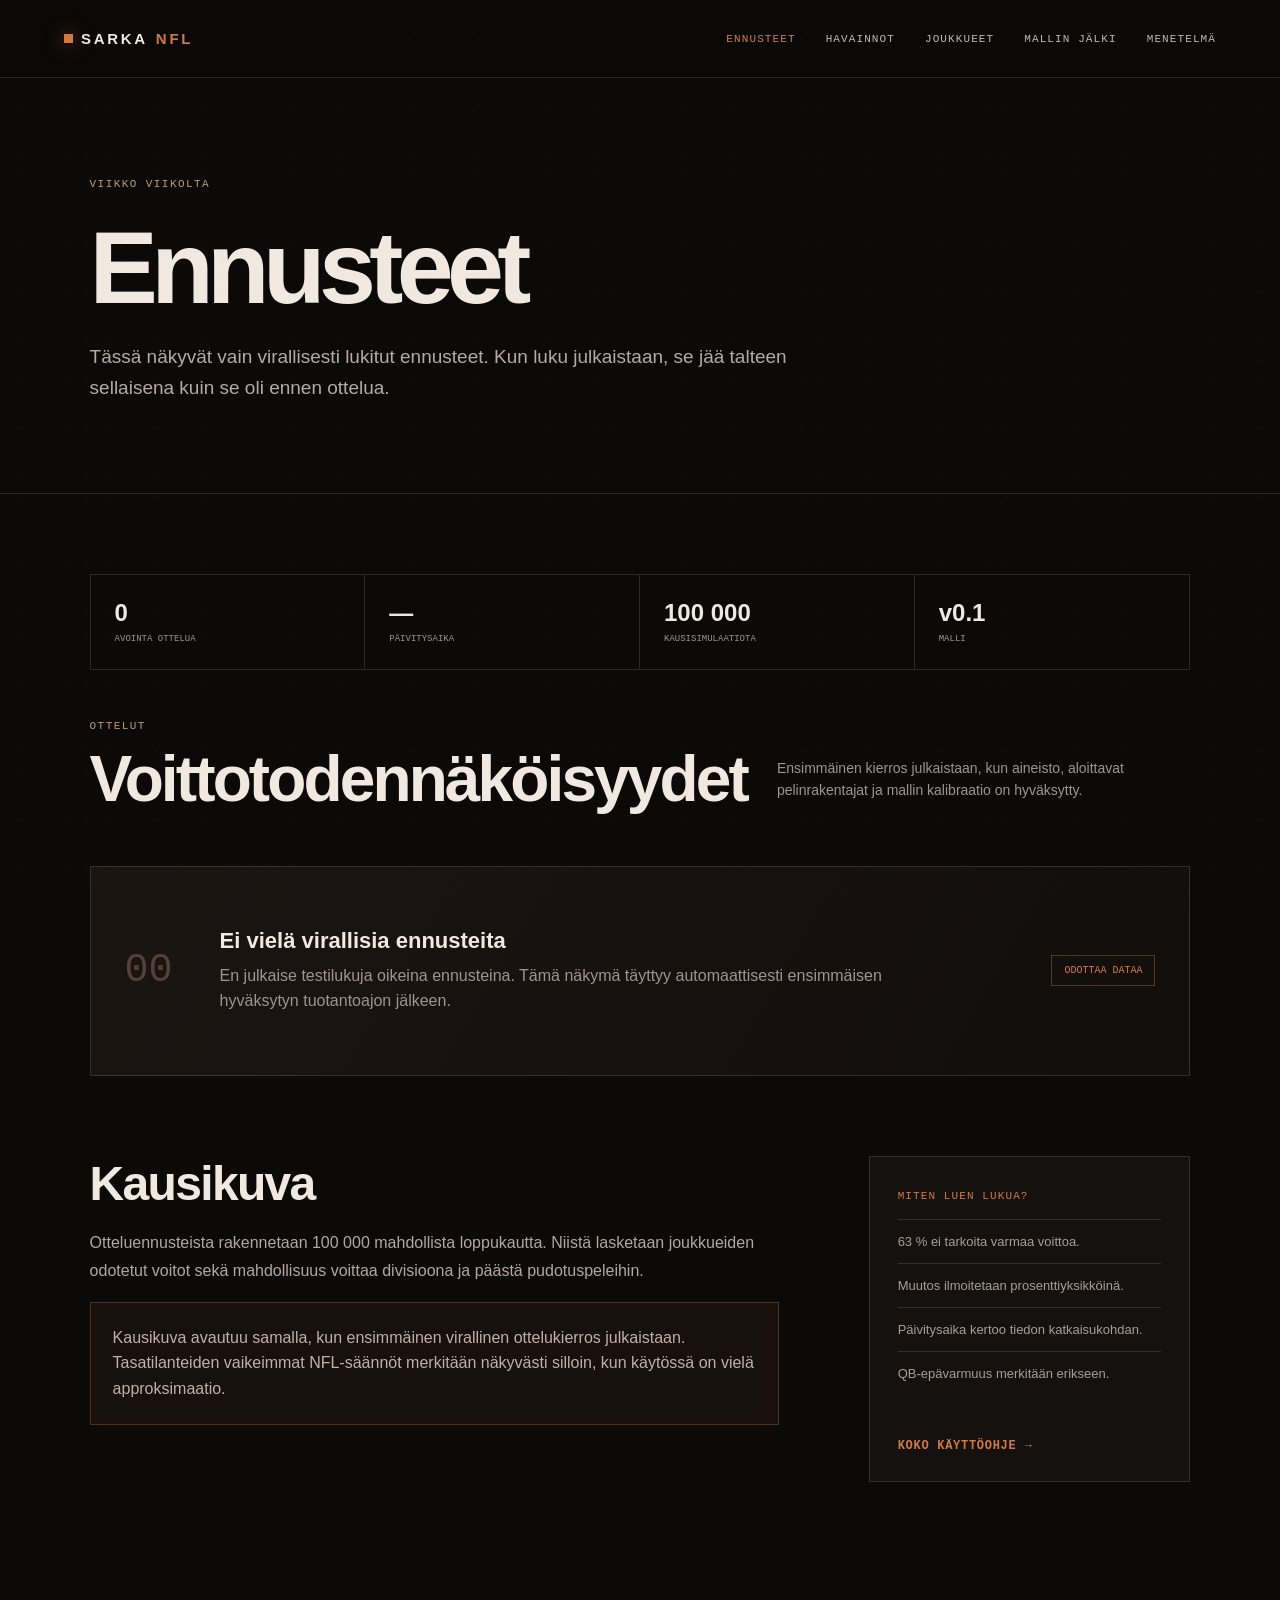
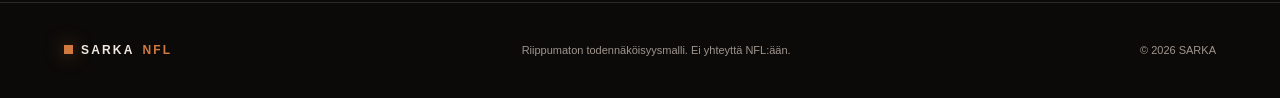
==== commit 4e3b1135: "Nosta kausisimulaatiot 100 000 ajoon" ====
--- a/ennusteet.html
+++ b/ennusteet.html
@@ -1,8 +1,8 @@
 <!doctype html><html lang="fi"><head><meta charset="utf-8"><meta name="viewport" content="width=device-width,initial-scale=1"><meta name="description" content="SARKA NFL:n ottelu- ja kausiennusteet."><title>Ennusteet — SARKA NFL</title><link rel="stylesheet" href="styles.css"></head><body><div class="grain" aria-hidden="true"></div>
 <header class="topbar"><a class="wordmark" href="index.html"><span class="signal"></span>SARKA <b>NFL</b></a><nav aria-label="Päänavigaatio"><a class="active-nav" href="ennusteet.html">Ennusteet</a><a href="havainnot.html">Havainnot</a><a href="joukkueet.html">Joukkueet</a><a href="mallin-jalki.html">Mallin jälki</a><a href="menetelma.html">Menetelmä</a></nav></header>
 <main><section class="page-hero"><span class="kicker">VIIKKO VIIKOLTA</span><h1>Ennusteet</h1><p>Tässä näkyvät vain virallisesti lukitut ennusteet. Kun luku julkaistaan, se jää talteen sellaisena kuin se oli ennen ottelua.</p></section><section class="page-content">
-<div class="metric-strip"><div><strong id="forecastCount">0</strong><span>avointa ottelua</span></div><div><strong>—</strong><span>päivitysaika</span></div><div><strong>20 000</strong><span>kausisimulaatiota</span></div><div><strong>v0.1</strong><span>malli</span></div></div>
+<div class="metric-strip"><div><strong id="forecastCount">0</strong><span>avointa ottelua</span></div><div><strong>—</strong><span>päivitysaika</span></div><div><strong>100 000</strong><span>kausisimulaatiota</span></div><div><strong>v0.1</strong><span>malli</span></div></div>
 <div class="section-head"><div><span class="kicker">OTTELUT</span><h2>Voittotodennäköisyydet</h2></div><p id="updatedAt">Ensimmäinen kierros julkaistaan, kun aineisto, aloittavat pelinrakentajat ja mallin kalibraatio on hyväksytty.</p></div>
 <div id="forecastGrid" class="forecast-grid" aria-live="polite"><article class="empty-state"><span class="empty-index">00</span><div><h3>Ei vielä virallisia ennusteita</h3><p>En julkaise testilukuja oikeina ennusteina. Tämä näkymä täyttyy automaattisesti ensimmäisen hyväksytyn tuotantoajon jälkeen.</p></div><span class="status-pill">ODOTTAA DATAA</span></article></div>
-<div class="page-grid" style="margin-top:80px"><div class="prose"><h2>Kausikuva</h2><p>Otteluennusteista rakennetaan 20 000 mahdollista loppukautta. Niistä lasketaan joukkueiden odotetut voitot sekä mahdollisuus voittaa divisioona ja päästä pudotuspeleihin.</p><div class="notice">Kausikuva avautuu samalla, kun ensimmäinen virallinen ottelukierros julkaistaan. Tasatilanteiden vaikeimmat NFL-säännöt merkitään näkyvästi silloin, kun käytössä on vielä approksimaatio.</div></div><aside class="side-card"><strong>MITEN LUEN LUKUA?</strong><ul><li>63 % ei tarkoita varmaa voittoa.</li><li>Muutos ilmoitetaan prosenttiyksikköinä.</li><li>Päivitysaika kertoo tiedon katkaisukohdan.</li><li>QB-epävarmuus merkitään erikseen.</li></ul><a class="text-link" href="menetelma.html#kaytto">Koko käyttöohje →</a></aside></div>
+<div class="page-grid" style="margin-top:80px"><div class="prose"><h2>Kausikuva</h2><p>Otteluennusteista rakennetaan 100 000 mahdollista loppukautta. Niistä lasketaan joukkueiden odotetut voitot sekä mahdollisuus voittaa divisioona ja päästä pudotuspeleihin.</p><div class="notice">Kausikuva avautuu samalla, kun ensimmäinen virallinen ottelukierros julkaistaan. Tasatilanteiden vaikeimmat NFL-säännöt merkitään näkyvästi silloin, kun käytössä on vielä approksimaatio.</div></div><aside class="side-card"><strong>MITEN LUEN LUKUA?</strong><ul><li>63 % ei tarkoita varmaa voittoa.</li><li>Muutos ilmoitetaan prosenttiyksikköinä.</li><li>Päivitysaika kertoo tiedon katkaisukohdan.</li><li>QB-epävarmuus merkitään erikseen.</li></ul><a class="text-link" href="menetelma.html#kaytto">Koko käyttöohje →</a></aside></div>
 </section></main><footer><div class="wordmark"><span class="signal"></span>SARKA <b>NFL</b></div><p>Riippumaton todennäköisyysmalli. Ei yhteyttä NFL:ään.</p><span>© 2026 SARKA</span></footer><script src="app.js" defer></script></body></html>
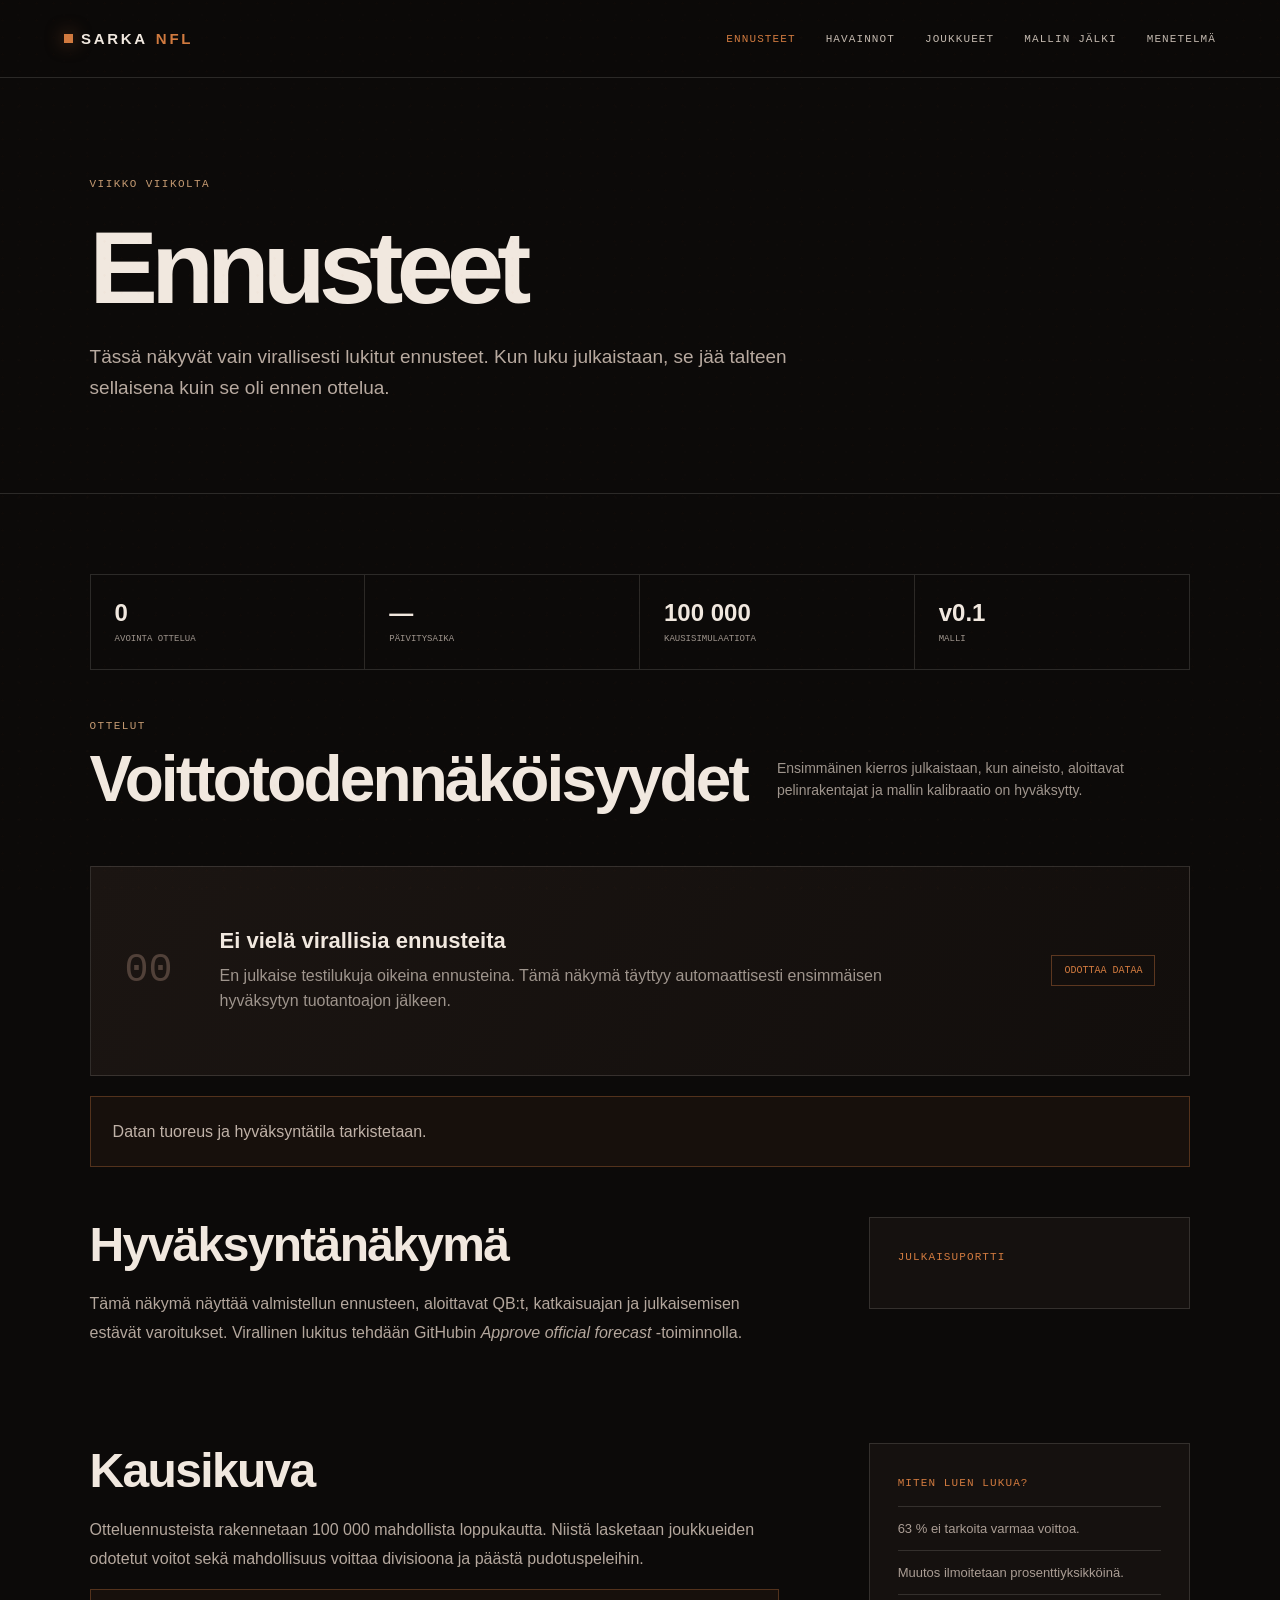
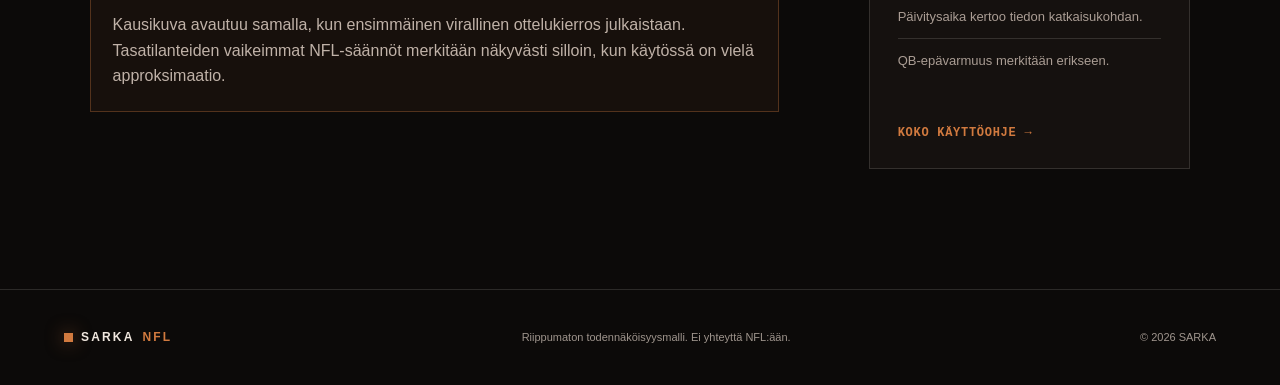
==== commit 64c6446c: "Lisää tuotannon hyväksyntä- ja valvontakerros" ====
--- a/ennusteet.html
+++ b/ennusteet.html
@@ -4,5 +4,8 @@
 <div class="metric-strip"><div><strong id="forecastCount">0</strong><span>avointa ottelua</span></div><div><strong>—</strong><span>päivitysaika</span></div><div><strong>100 000</strong><span>kausisimulaatiota</span></div><div><strong>v0.1</strong><span>malli</span></div></div>
 <div class="section-head"><div><span class="kicker">OTTELUT</span><h2>Voittotodennäköisyydet</h2></div><p id="updatedAt">Ensimmäinen kierros julkaistaan, kun aineisto, aloittavat pelinrakentajat ja mallin kalibraatio on hyväksytty.</p></div>
 <div id="forecastGrid" class="forecast-grid" aria-live="polite"><article class="empty-state"><span class="empty-index">00</span><div><h3>Ei vielä virallisia ennusteita</h3><p>En julkaise testilukuja oikeina ennusteina. Tämä näkymä täyttyy automaattisesti ensimmäisen hyväksytyn tuotantoajon jälkeen.</p></div><span class="status-pill">ODOTTAA DATAA</span></article></div>
+<div id="operationsStatus" class="notice" style="margin-top:20px">Datan tuoreus ja hyväksyntätila tarkistetaan.</div>
+<div id="moversPanel" style="margin-top:50px" hidden><span class="kicker">MUUTOSHISTORIA</span><div id="moversList" class="content-cards" style="margin-top:20px"></div></div>
+<div id="reviewPanel" class="page-grid" style="margin-top:50px" hidden><div class="prose"><h2>Hyväksyntänäkymä</h2><p>Tämä näkymä näyttää valmistellun ennusteen, aloittavat QB:t, katkaisuajan ja julkaisemisen estävät varoitukset. Virallinen lukitus tehdään GitHubin <em>Approve official forecast</em> -toiminnolla.</p><div id="reviewGames"></div></div><aside class="side-card"><strong>JULKAISUPORTTI</strong><ul id="reviewIssues"></ul></aside></div>
 <div class="page-grid" style="margin-top:80px"><div class="prose"><h2>Kausikuva</h2><p>Otteluennusteista rakennetaan 100 000 mahdollista loppukautta. Niistä lasketaan joukkueiden odotetut voitot sekä mahdollisuus voittaa divisioona ja päästä pudotuspeleihin.</p><div class="notice">Kausikuva avautuu samalla, kun ensimmäinen virallinen ottelukierros julkaistaan. Tasatilanteiden vaikeimmat NFL-säännöt merkitään näkyvästi silloin, kun käytössä on vielä approksimaatio.</div></div><aside class="side-card"><strong>MITEN LUEN LUKUA?</strong><ul><li>63 % ei tarkoita varmaa voittoa.</li><li>Muutos ilmoitetaan prosenttiyksikköinä.</li><li>Päivitysaika kertoo tiedon katkaisukohdan.</li><li>QB-epävarmuus merkitään erikseen.</li></ul><a class="text-link" href="menetelma.html#kaytto">Koko käyttöohje →</a></aside></div>
 </section></main><footer><div class="wordmark"><span class="signal"></span>SARKA <b>NFL</b></div><p>Riippumaton todennäköisyysmalli. Ei yhteyttä NFL:ään.</p><span>© 2026 SARKA</span></footer><script src="app.js" defer></script></body></html>
--- a/styles.css
+++ b/styles.css
@@ -9,3 +9,4 @@
 @media(max-width:980px){.topbar nav{gap:14px}.topbar nav a{font-size:9px}.content-cards{grid-template-columns:1fr 1fr}.page-grid{grid-template-columns:1fr}.side-card{position:static}.metric-strip{grid-template-columns:1fr 1fr}.metric-strip div:nth-child(2){border-right:0}}
 @media(max-width:680px){.content-cards{grid-template-columns:1fr}.page-hero{padding:65px 24px 50px}.page-content{padding:55px 24px 80px}.metric-strip{grid-template-columns:1fr}.metric-strip div{border-right:0;border-bottom:1px solid var(--line)}.empty-list{grid-template-columns:1fr}.topbar{height:68px}.topbar nav{display:none}}
 @media(max-width:680px){.topbar{height:auto;min-height:68px;align-items:flex-start;flex-direction:column;padding:0 24px}.topbar .wordmark{padding:17px 0 10px}.topbar nav{display:flex!important;width:100%;gap:22px;overflow-x:auto;padding:0 0 13px;scrollbar-width:none}.topbar nav::-webkit-scrollbar{display:none}.topbar nav a{white-space:nowrap;font-size:9px}}
+.review-game{display:grid;grid-template-columns:1fr auto auto;gap:18px;padding:16px 0;border-top:1px solid var(--line);align-items:center}.review-game span{color:var(--muted);font:11px ui-monospace,Consolas,monospace}@media(max-width:680px){.review-game{grid-template-columns:1fr}.review-game span{display:block}}
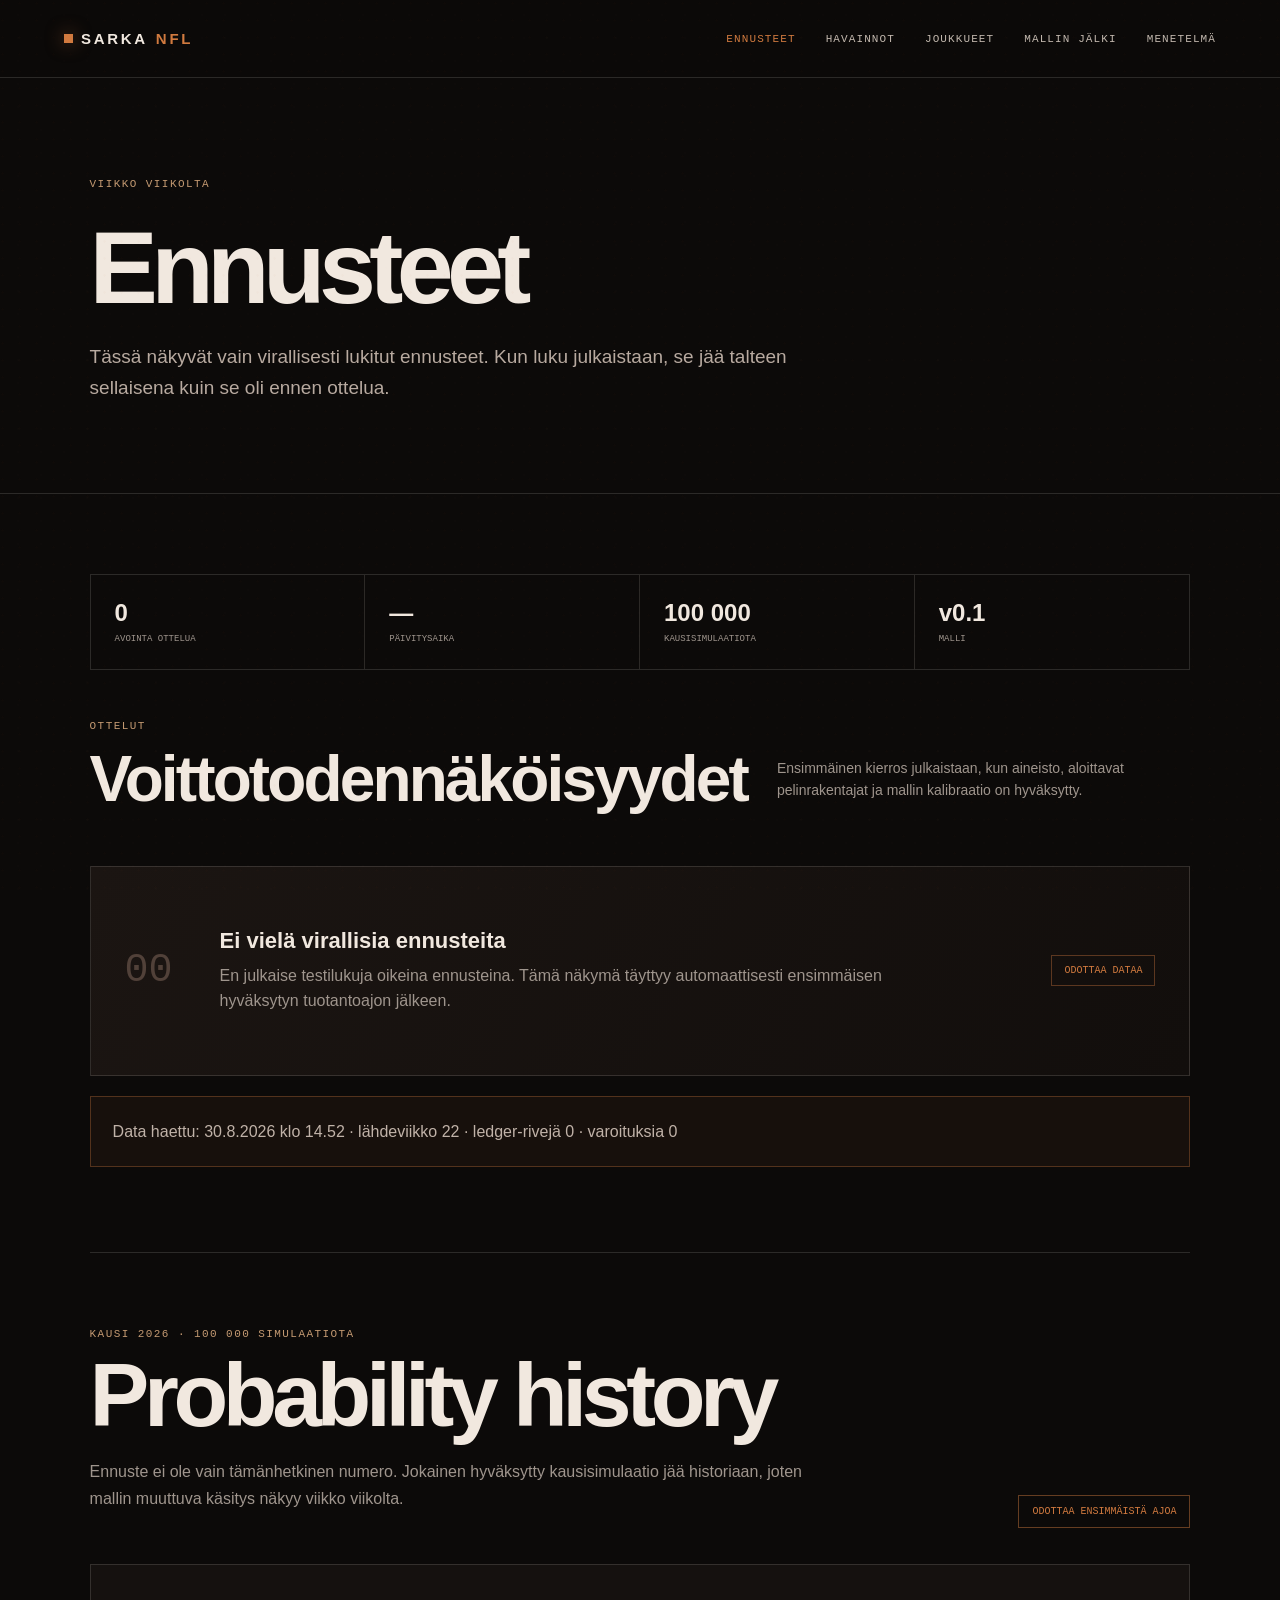
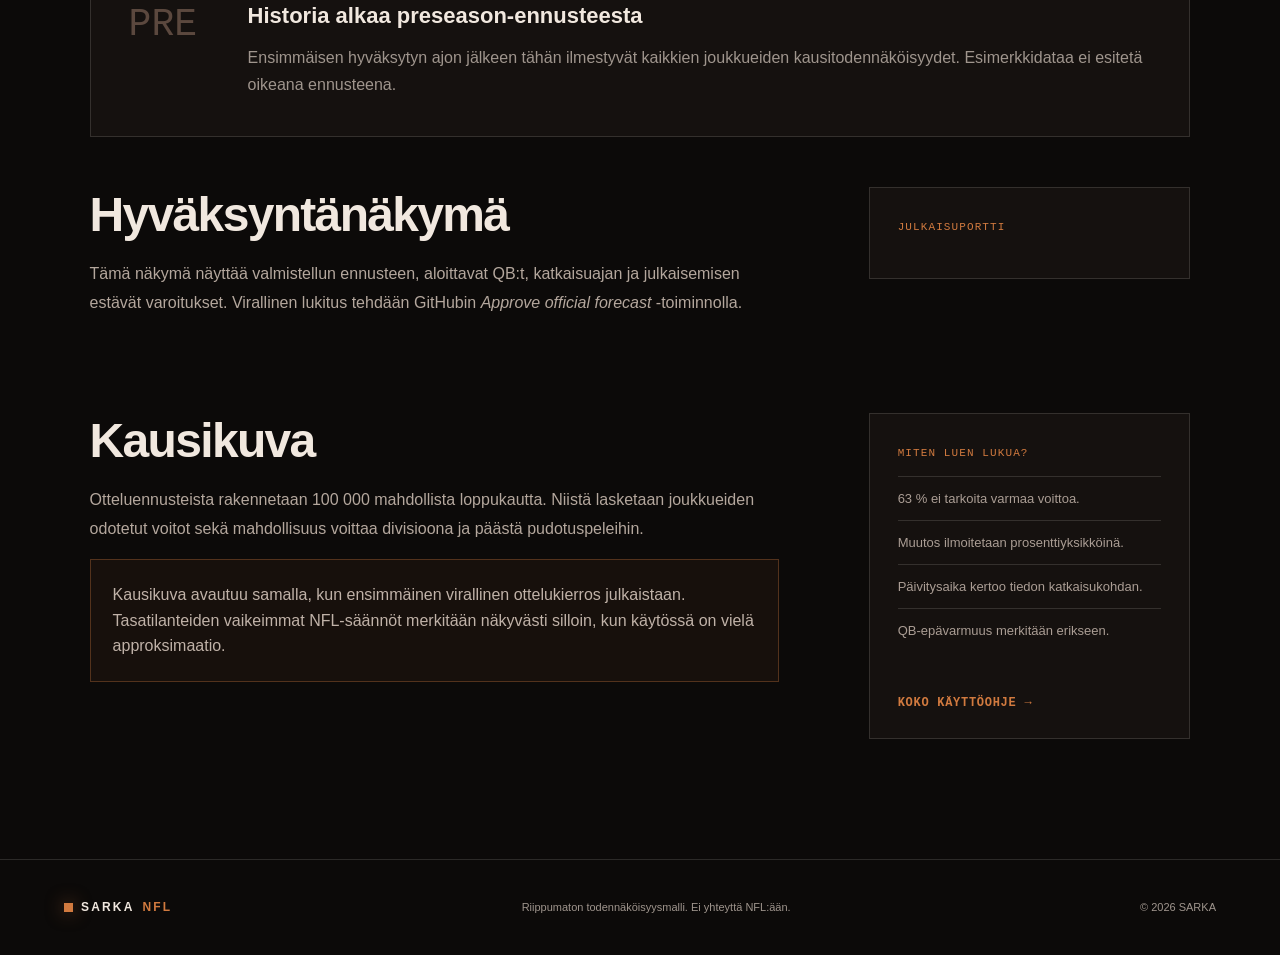
==== commit 005e94ac: "Lisää SARKA Probability History -näkymä" ====
--- a/ennusteet.html
+++ b/ennusteet.html
@@ -6,6 +6,17 @@
 <div id="forecastGrid" class="forecast-grid" aria-live="polite"><article class="empty-state"><span class="empty-index">00</span><div><h3>Ei vielä virallisia ennusteita</h3><p>En julkaise testilukuja oikeina ennusteina. Tämä näkymä täyttyy automaattisesti ensimmäisen hyväksytyn tuotantoajon jälkeen.</p></div><span class="status-pill">ODOTTAA DATAA</span></article></div>
 <div id="operationsStatus" class="notice" style="margin-top:20px">Datan tuoreus ja hyväksyntätila tarkistetaan.</div>
 <div id="moversPanel" style="margin-top:50px" hidden><span class="kicker">MUUTOSHISTORIA</span><div id="moversList" class="content-cards" style="margin-top:20px"></div></div>
+<section class="season-forecast" aria-labelledby="seasonForecastTitle">
+<div class="season-heading"><div><span class="kicker">KAUSI 2026 · 100 000 SIMULAATIOTA</span><h2 id="seasonForecastTitle">Probability history</h2><p>Ennuste ei ole vain tämänhetkinen numero. Jokainen hyväksytty kausisimulaatio jää historiaan, joten mallin muuttuva käsitys näkyy viikko viikolta.</p></div><div id="seasonUpdated" class="season-stamp">ODOTTAA ENSIMMÄISTÄ AJOA</div></div>
+<div id="seasonEmpty" class="season-empty"><span>PRE</span><div><strong>Historia alkaa preseason-ennusteesta</strong><p>Ensimmäisen hyväksytyn ajon jälkeen tähän ilmestyvät kaikkien joukkueiden kausitodennäköisyydet. Esimerkkidataa ei esitetä oikeana ennusteena.</p></div></div>
+<div id="seasonDashboard" hidden>
+<div class="forecast-tabs" id="forecastTabs" aria-label="Valitse kausitodennäköisyys"><button type="button" data-metric="playoff_probability">Playoffs</button><button type="button" data-metric="division_probability">Divisioona</button><button type="button" data-metric="conference_probability">Konferenssi</button><button type="button" data-metric="super_bowl_probability" class="active">Super Bowl</button></div>
+<p id="metricAvailability" class="metric-availability"></p>
+<div class="season-layout"><div class="history-panel"><div class="panel-title"><div><span>LEAGUE FORECAST</span><strong id="historyMetricTitle">Super Bowl -todennäköisyys</strong></div><small>Valitse rankingista joukkueita käyrälle</small></div><div id="probabilityChart" class="probability-chart" role="img" aria-label="Joukkueiden todennäköisyyksien kehitys"></div><div id="chartLegend" class="chart-legend"></div></div><aside class="ranking-panel"><div class="panel-title"><div><span>TÄMÄNHETKINEN</span><strong>Liigajärjestys</strong></div></div><div id="leagueRanking" class="league-ranking"></div></aside></div>
+<div class="team-forecast"><div class="team-forecast-head"><div><span class="kicker">TEAM FORECAST</span><h3 id="teamForecastName">Joukkue</h3></div><label>Valitse joukkue<select id="teamForecastSelect"></select></label></div><div id="teamProbabilityCards" class="team-probability-cards"></div><div id="teamProbabilityChart" class="probability-chart compact" role="img" aria-label="Valitun joukkueen kausitodennäköisyyksien kehitys"></div></div>
+<div class="season-method-note"><strong>Historiaa ei kirjoiteta yli.</strong><span>Jokainen muuttunut simulaatio arkistoidaan omalla aikaleimallaan. Konferenssi- ja Super Bowl -luvut aktivoituvat vasta, kun kierros kierrokselta toimiva pudotuspelimalli tuottaa ne luotettavasti.</span></div>
+</div>
+</section>
 <div id="reviewPanel" class="page-grid" style="margin-top:50px" hidden><div class="prose"><h2>Hyväksyntänäkymä</h2><p>Tämä näkymä näyttää valmistellun ennusteen, aloittavat QB:t, katkaisuajan ja julkaisemisen estävät varoitukset. Virallinen lukitus tehdään GitHubin <em>Approve official forecast</em> -toiminnolla.</p><div id="reviewGames"></div></div><aside class="side-card"><strong>JULKAISUPORTTI</strong><ul id="reviewIssues"></ul></aside></div>
 <div class="page-grid" style="margin-top:80px"><div class="prose"><h2>Kausikuva</h2><p>Otteluennusteista rakennetaan 100 000 mahdollista loppukautta. Niistä lasketaan joukkueiden odotetut voitot sekä mahdollisuus voittaa divisioona ja päästä pudotuspeleihin.</p><div class="notice">Kausikuva avautuu samalla, kun ensimmäinen virallinen ottelukierros julkaistaan. Tasatilanteiden vaikeimmat NFL-säännöt merkitään näkyvästi silloin, kun käytössä on vielä approksimaatio.</div></div><aside class="side-card"><strong>MITEN LUEN LUKUA?</strong><ul><li>63 % ei tarkoita varmaa voittoa.</li><li>Muutos ilmoitetaan prosenttiyksikköinä.</li><li>Päivitysaika kertoo tiedon katkaisukohdan.</li><li>QB-epävarmuus merkitään erikseen.</li></ul><a class="text-link" href="menetelma.html#kaytto">Koko käyttöohje →</a></aside></div>
 </section></main><footer><div class="wordmark"><span class="signal"></span>SARKA <b>NFL</b></div><p>Riippumaton todennäköisyysmalli. Ei yhteyttä NFL:ään.</p><span>© 2026 SARKA</span></footer><script src="app.js" defer></script></body></html>
--- a/styles.css
+++ b/styles.css
@@ -10,3 +10,9 @@
 @media(max-width:680px){.content-cards{grid-template-columns:1fr}.page-hero{padding:65px 24px 50px}.page-content{padding:55px 24px 80px}.metric-strip{grid-template-columns:1fr}.metric-strip div{border-right:0;border-bottom:1px solid var(--line)}.empty-list{grid-template-columns:1fr}.topbar{height:68px}.topbar nav{display:none}}
 @media(max-width:680px){.topbar{height:auto;min-height:68px;align-items:flex-start;flex-direction:column;padding:0 24px}.topbar .wordmark{padding:17px 0 10px}.topbar nav{display:flex!important;width:100%;gap:22px;overflow-x:auto;padding:0 0 13px;scrollbar-width:none}.topbar nav::-webkit-scrollbar{display:none}.topbar nav a{white-space:nowrap;font-size:9px}}
 .review-game{display:grid;grid-template-columns:1fr auto auto;gap:18px;padding:16px 0;border-top:1px solid var(--line);align-items:center}.review-game span{color:var(--muted);font:11px ui-monospace,Consolas,monospace}@media(max-width:680px){.review-game{grid-template-columns:1fr}.review-game span{display:block}}
+.backtest-section{margin-top:90px;padding:44px;border:1px solid var(--line);background:linear-gradient(145deg,rgba(209,122,63,.11),rgba(255,255,255,.015) 55%)}
+.backtest-heading{display:flex;justify-content:space-between;gap:30px;align-items:flex-start}.backtest-heading h2{max-width:760px;margin:14px 0 0;font-size:clamp(2rem,4vw,4.2rem);line-height:.98}.test-badge{border:1px solid var(--acid);color:var(--acid);padding:9px 12px;font-size:.7rem;letter-spacing:.12em;white-space:nowrap}.backtest-lead{max-width:920px;margin:30px 0 36px;color:var(--muted);font-size:1.08rem;line-height:1.75}.backtest-metrics{display:grid;grid-template-columns:repeat(4,1fr);border-top:1px solid var(--line);border-bottom:1px solid var(--line)}.backtest-metrics div{padding:24px 18px;border-right:1px solid var(--line)}.backtest-metrics div:last-child{border:0}.backtest-metrics span,.comparison-line span{display:block;color:var(--muted);font-size:.7rem;letter-spacing:.1em;text-transform:uppercase}.backtest-metrics strong{display:block;margin-top:8px;font-size:2rem}.backtest-grid{display:grid;grid-template-columns:1.35fr .85fr;gap:48px;margin-top:44px}.calibration-card{min-width:0}.section-label{display:flex;justify-content:space-between;margin-bottom:24px;text-transform:uppercase;letter-spacing:.1em}.section-label small{color:var(--muted)}.calibration-row{display:grid;grid-template-columns:62px 1fr 86px 42px;gap:12px;align-items:center;margin:14px 0;font-size:.78rem}.calibration-row>span,.calibration-row small{color:var(--muted)}.calibration-bars{height:18px;position:relative;background:rgba(255,255,255,.045)}.calibration-bars i{display:block;position:absolute;left:0;height:7px}.calibration-bars .predicted{top:1px;background:var(--acid)}.calibration-bars .observed{bottom:1px;background:#d8c5b5}.backtest-notes h3{margin-top:0}.backtest-notes dl{margin:0}.backtest-notes dl div{display:grid;grid-template-columns:1fr 1.25fr;gap:15px;padding:12px 0;border-bottom:1px solid var(--line)}.backtest-notes dt{color:var(--muted)}.backtest-notes dd{margin:0}.method-note{margin-top:24px;color:var(--muted);line-height:1.6;font-size:.9rem}.comparison-line{display:grid;grid-template-columns:1fr 60px 1fr;align-items:center;gap:24px;margin:48px 0 0;padding:28px 0;border-top:1px solid var(--line);border-bottom:1px solid var(--line)}.comparison-line>div{text-align:center}.comparison-line strong{display:block;font-size:2.5rem;margin:7px 0}.comparison-line small{color:var(--muted)}.comparison-line i{height:1px;background:var(--acid)}.backtest-footer{display:flex;justify-content:space-between;gap:35px;align-items:center;margin-top:28px}.backtest-footer p{max-width:750px;color:var(--muted);line-height:1.6}.data-link{flex:0 0 auto;color:var(--paper);text-decoration:none;border-bottom:1px solid var(--acid);padding-bottom:5px}.data-link span{color:var(--acid);margin-left:8px}
+@media(max-width:800px){.backtest-section{padding:28px 20px}.backtest-heading,.backtest-footer{display:block}.test-badge{display:inline-block;margin-top:22px}.backtest-metrics{grid-template-columns:1fr 1fr}.backtest-metrics div:nth-child(2){border-right:0}.backtest-metrics div:nth-child(-n+2){border-bottom:1px solid var(--line)}.backtest-grid{grid-template-columns:1fr}.calibration-row{grid-template-columns:50px 1fr 76px}.calibration-row small{display:none}.comparison-line{grid-template-columns:1fr 30px 1fr}.data-link{display:inline-block;margin-top:20px}}
+.season-forecast{margin-top:85px;padding-top:70px;border-top:1px solid var(--line)}.season-heading{display:flex;align-items:flex-end;justify-content:space-between;gap:35px}.season-heading h2{font-size:clamp(46px,7vw,92px);letter-spacing:-.06em;line-height:.9;margin:14px 0 22px}.season-heading p{max-width:720px;color:var(--muted);line-height:1.7}.season-stamp{border:1px solid rgba(209,122,63,.45);color:var(--acid);padding:10px 13px;font:10px ui-monospace,Consolas,monospace;white-space:nowrap}.season-empty{margin-top:36px;border:1px solid var(--line);background:#15110f;display:grid;grid-template-columns:95px 1fr;gap:24px;padding:38px}.season-empty>span{color:#5b483e;font:38px ui-monospace,Consolas,monospace}.season-empty strong{display:block;font-size:22px}.season-empty p{color:var(--muted);line-height:1.65;margin-bottom:0}.forecast-tabs{display:flex;gap:8px;margin:38px 0 8px;overflow-x:auto}.forecast-tabs button{appearance:none;border:1px solid var(--line);background:#15110f;color:var(--muted);padding:12px 17px;font:700 10px ui-monospace,Consolas,monospace;text-transform:uppercase;letter-spacing:.06em;cursor:pointer}.forecast-tabs button.active{color:#130c08;background:var(--acid);border-color:var(--acid)}.forecast-tabs button:disabled{opacity:.3;cursor:not-allowed}.metric-availability{min-height:20px;color:var(--muted);font-size:12px}.season-layout{display:grid;grid-template-columns:minmax(0,1fr) 330px;gap:16px;margin-top:22px}.history-panel,.ranking-panel,.team-forecast{border:1px solid var(--line);background:#15110f;padding:26px}.panel-title{display:flex;justify-content:space-between;gap:20px;align-items:start}.panel-title span{display:block;color:var(--mint);font:10px ui-monospace,Consolas,monospace;letter-spacing:.1em}.panel-title strong{display:block;margin-top:7px;font-size:19px}.panel-title small{color:var(--muted)}.probability-chart{min-height:370px;margin-top:20px;overflow:hidden}.probability-chart svg{width:100%;height:auto;display:block}.chart-grid line{stroke:rgba(241,232,223,.1);stroke-width:1}.chart-grid text{fill:var(--muted);font:10px ui-monospace,Consolas,monospace}.chart-lines path{fill:none;stroke:var(--series);stroke-width:3;stroke-linejoin:round;stroke-linecap:round}.chart-lines circle{fill:var(--series);stroke:#15110f;stroke-width:2}.chart-empty{min-height:320px;display:grid;place-items:center;color:var(--muted);text-align:center}.chart-legend{display:flex;flex-wrap:wrap;gap:16px}.chart-legend span{display:flex;gap:7px;align-items:center;color:#c7bbb2;font-size:12px}.chart-legend i{width:18px;height:3px;background:var(--series)}.ranking-panel{max-height:515px;overflow:auto}.league-ranking{margin-top:18px}.ranking-row{width:100%;display:grid;grid-template-columns:25px minmax(85px,1fr) 72px 48px;gap:8px;align-items:center;border:0;border-top:1px solid var(--line);background:transparent;color:var(--paper);padding:10px 0;text-align:left;cursor:pointer}.ranking-row>span{color:var(--muted);font:10px ui-monospace,Consolas,monospace}.ranking-row strong{font-size:12px}.ranking-row>i{height:4px;background:#30251f}.ranking-row>i b{display:block;height:100%;background:#69432d}.ranking-row em{font:normal 10px ui-monospace,Consolas,monospace;text-align:right}.ranking-row.selected{color:var(--acid)}.ranking-row.selected>i b{background:var(--acid)}.team-forecast{margin-top:16px}.team-forecast-head{display:flex;align-items:end;justify-content:space-between;gap:25px}.team-forecast-head h3{font-size:32px;margin:9px 0 0}.team-forecast-head label{color:var(--muted);font-size:11px}.team-forecast-head select{display:block;margin-top:7px;min-width:210px;background:#100d0b;color:var(--paper);border:1px solid var(--line);padding:10px}.team-probability-cards{display:grid;grid-template-columns:repeat(4,1fr);border-top:1px solid var(--line);border-bottom:1px solid var(--line);margin-top:28px}.team-probability-cards>div{padding:20px 16px;border-right:1px solid var(--line)}.team-probability-cards>div:last-child{border:0}.team-probability-cards span,.team-probability-cards small{display:block;color:var(--muted);font-size:10px}.team-probability-cards strong{display:block;font-size:24px;margin:9px 0 5px}.probability-chart.compact{min-height:310px;max-width:1000px}.season-method-note{display:grid;grid-template-columns:220px 1fr;gap:25px;border:1px solid rgba(209,122,63,.35);padding:22px;margin-top:16px;color:var(--muted);line-height:1.6}.season-method-note strong{color:var(--acid)}
+@media(max-width:960px){.season-layout{grid-template-columns:1fr}.ranking-panel{max-height:430px}.team-probability-cards{grid-template-columns:1fr 1fr}.team-probability-cards>div:nth-child(2){border-right:0}.team-probability-cards>div:nth-child(-n+2){border-bottom:1px solid var(--line)}}
+@media(max-width:680px){.season-heading,.team-forecast-head{display:block}.season-stamp{display:inline-block;margin-top:20px}.season-empty{grid-template-columns:1fr}.season-empty>span{display:none}.history-panel,.ranking-panel,.team-forecast{padding:20px}.probability-chart{min-height:260px;overflow-x:auto}.probability-chart svg{min-width:650px}.panel-title small{display:none}.team-forecast-head label{display:block;margin-top:20px}.team-forecast-head select{width:100%}.season-method-note{grid-template-columns:1fr}.ranking-row{grid-template-columns:22px minmax(90px,1fr) 60px 44px}}
